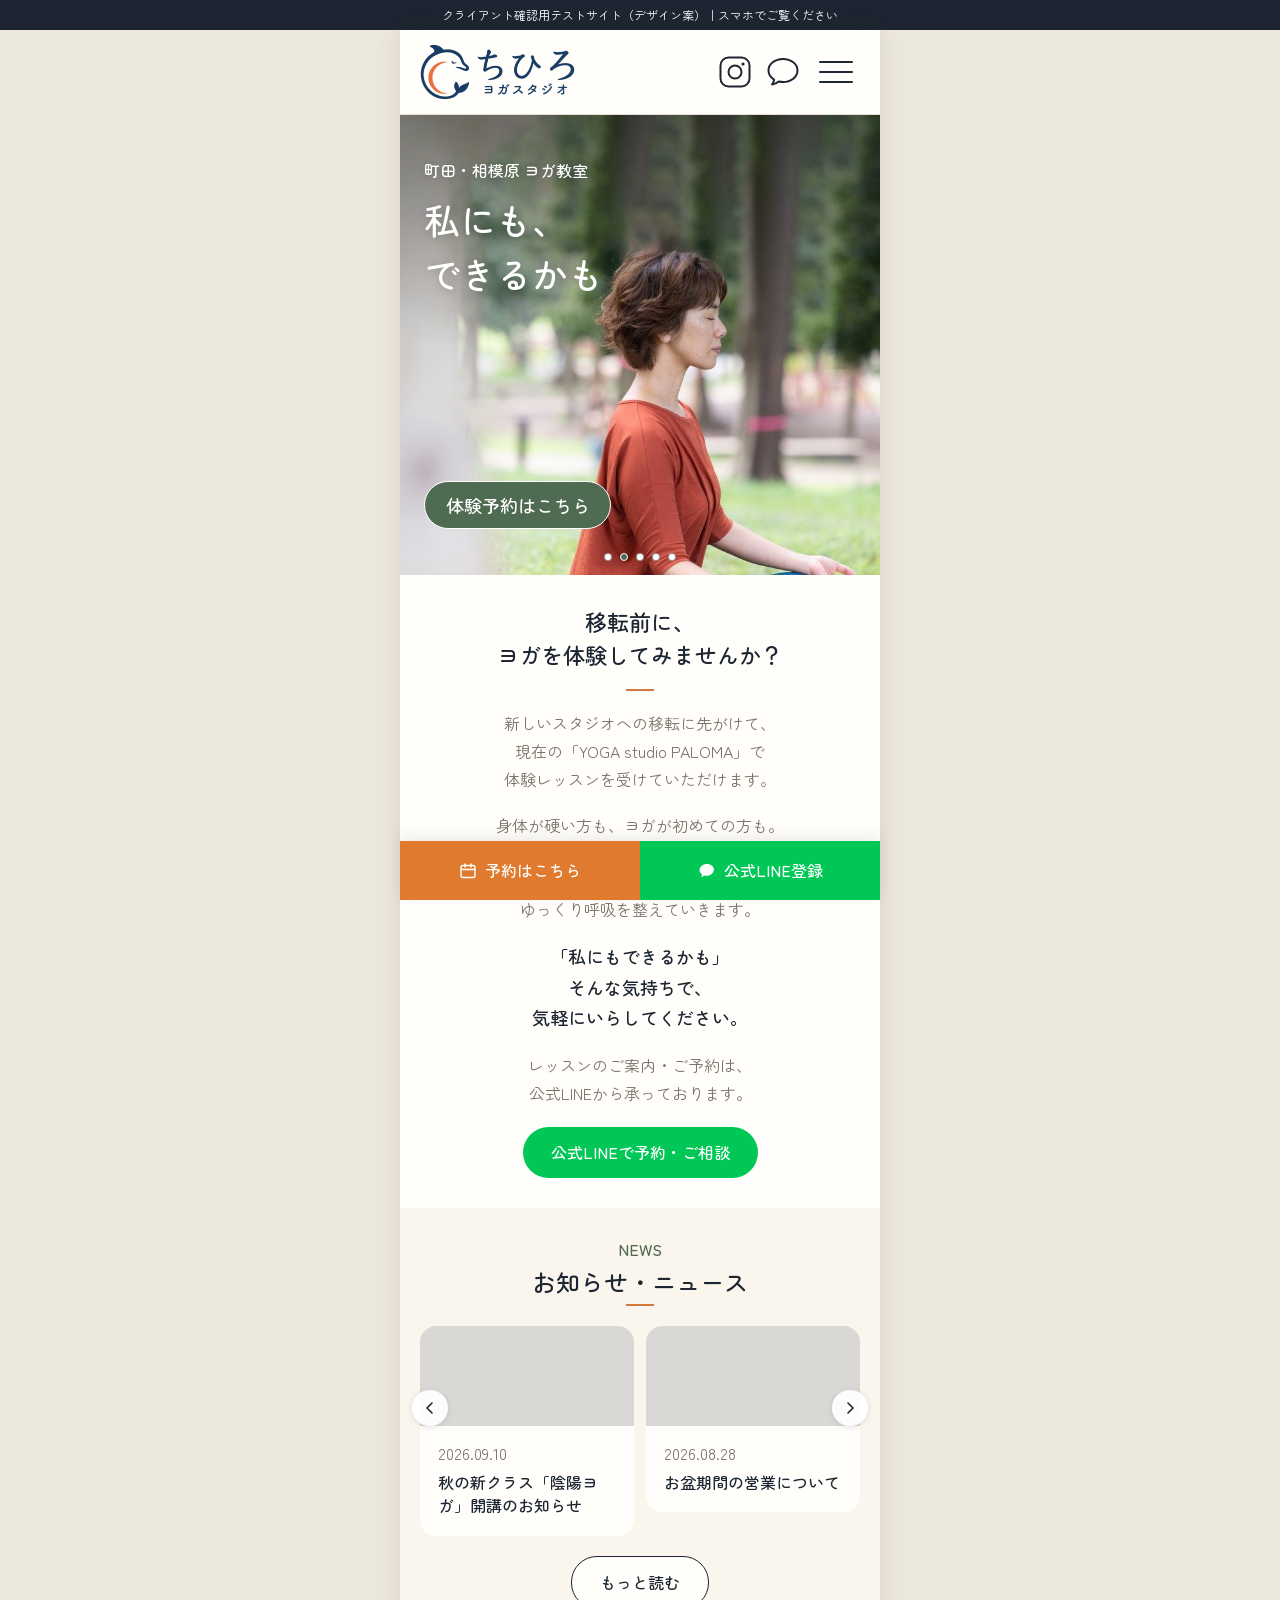
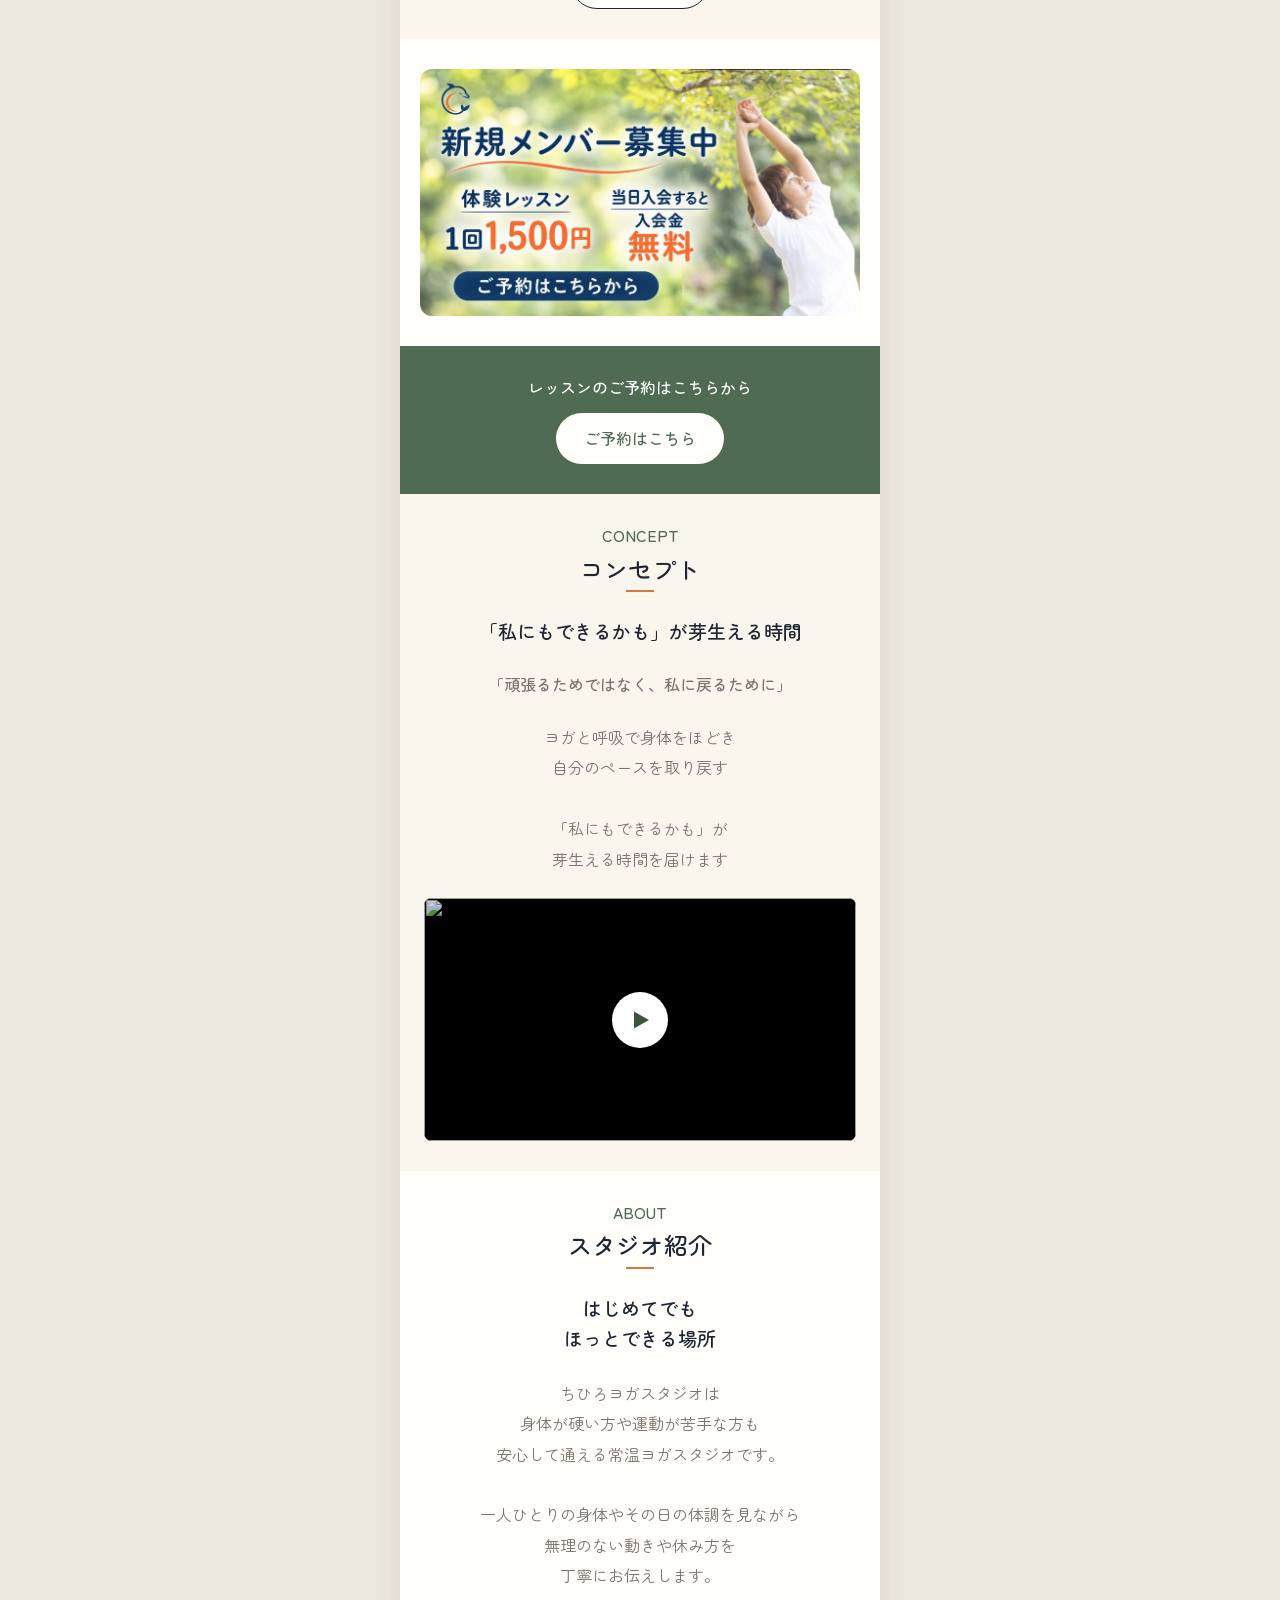
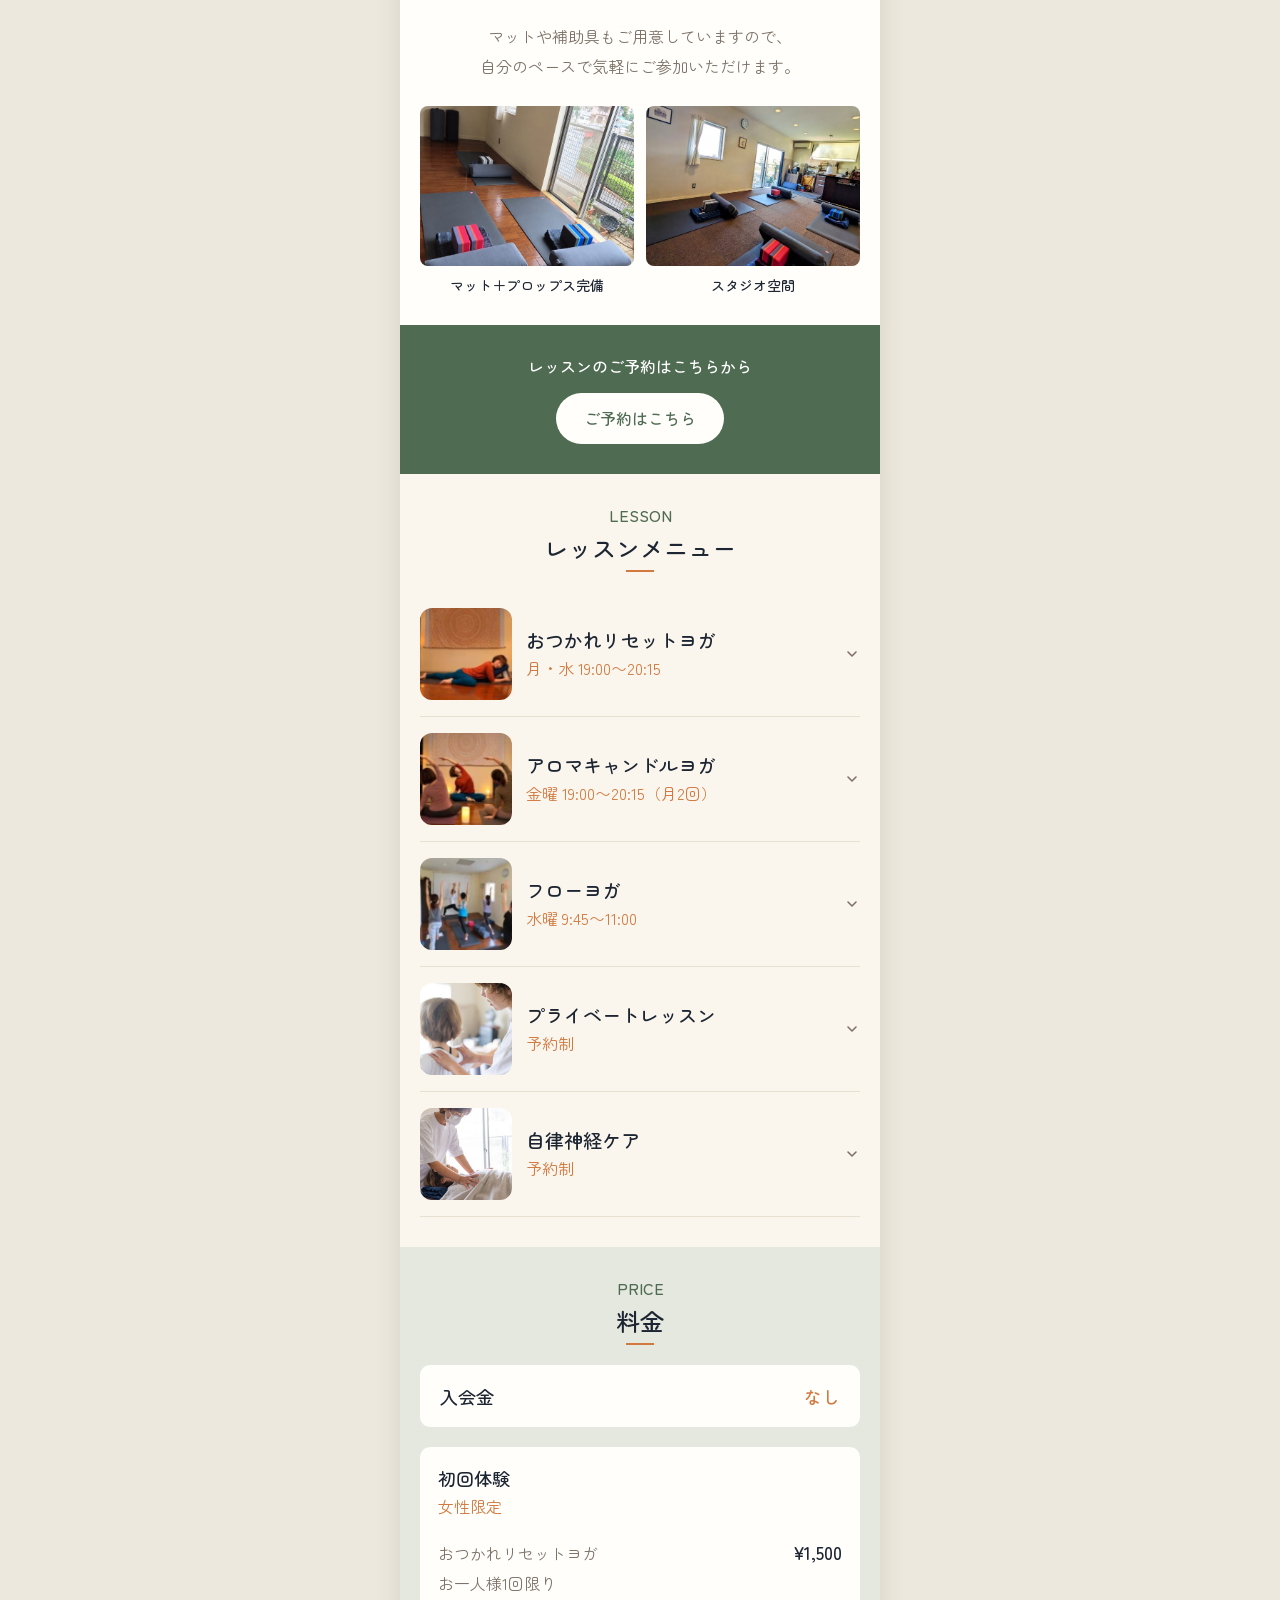
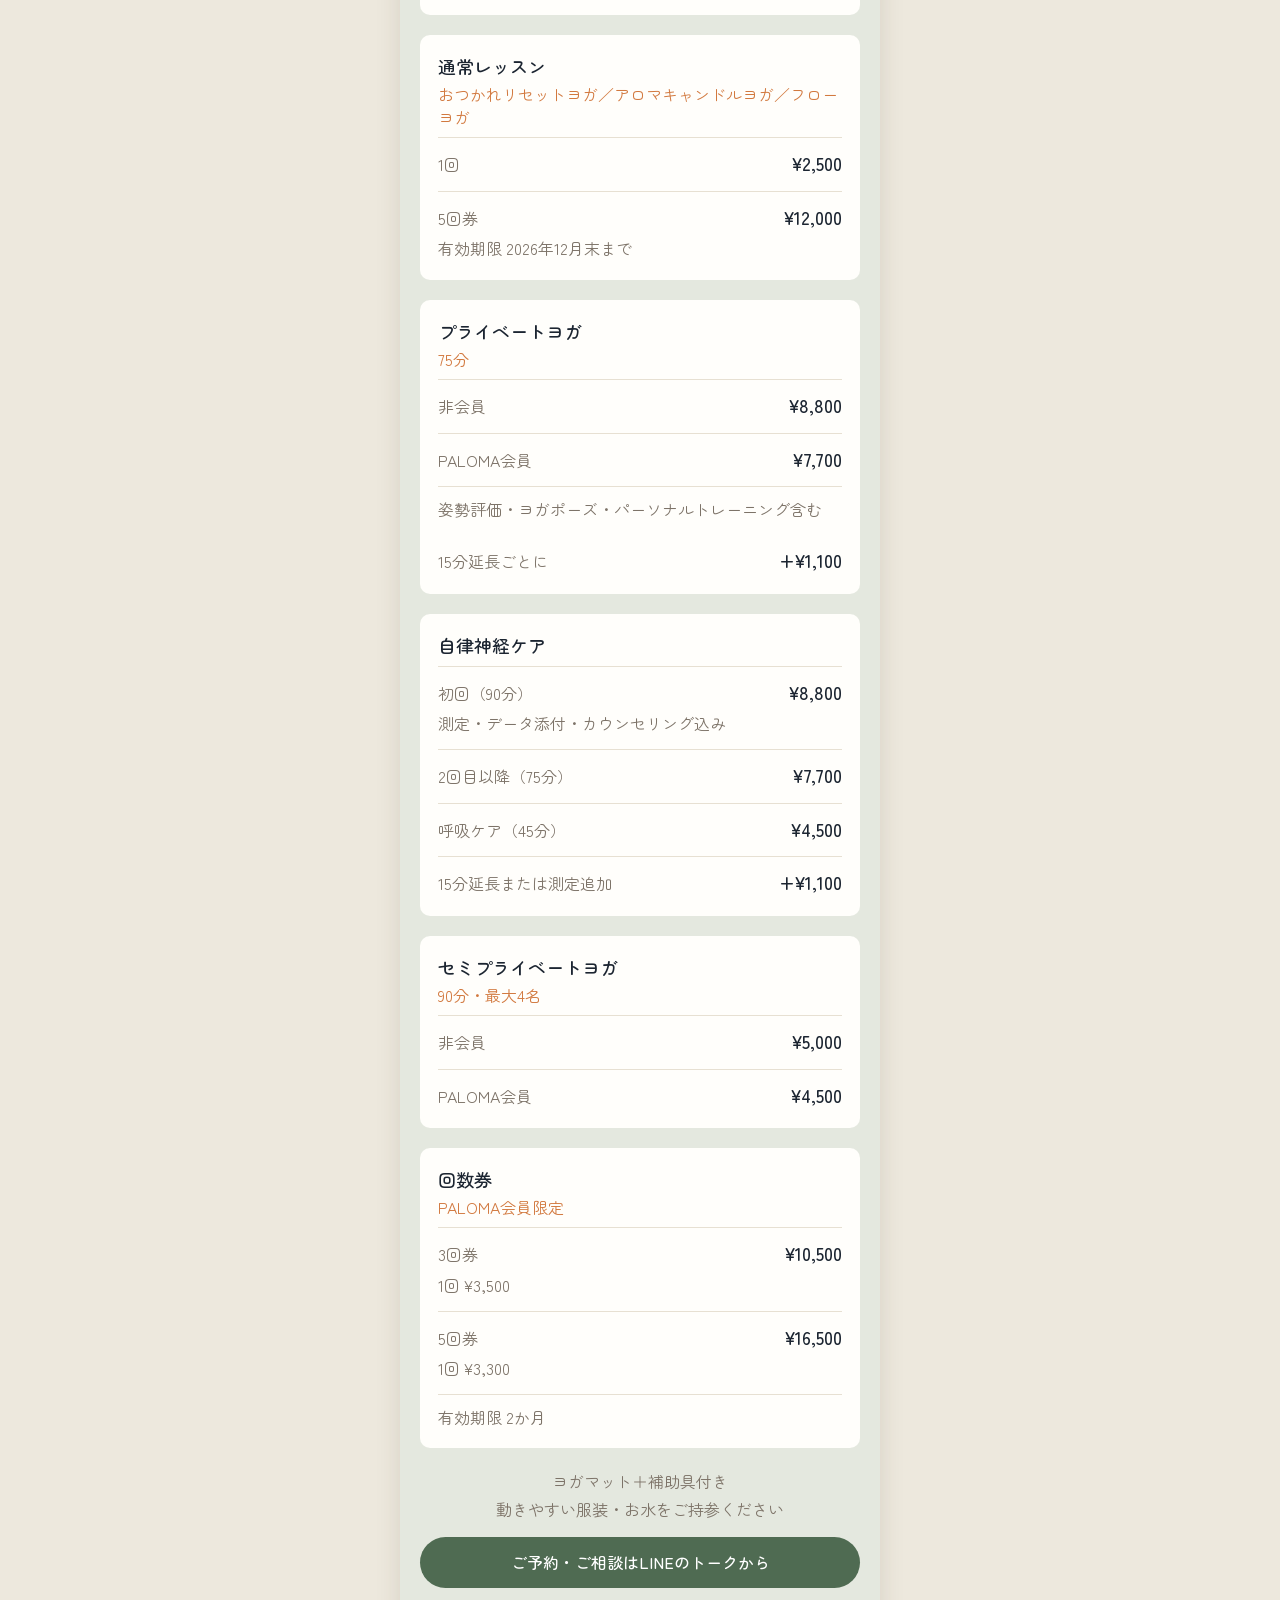
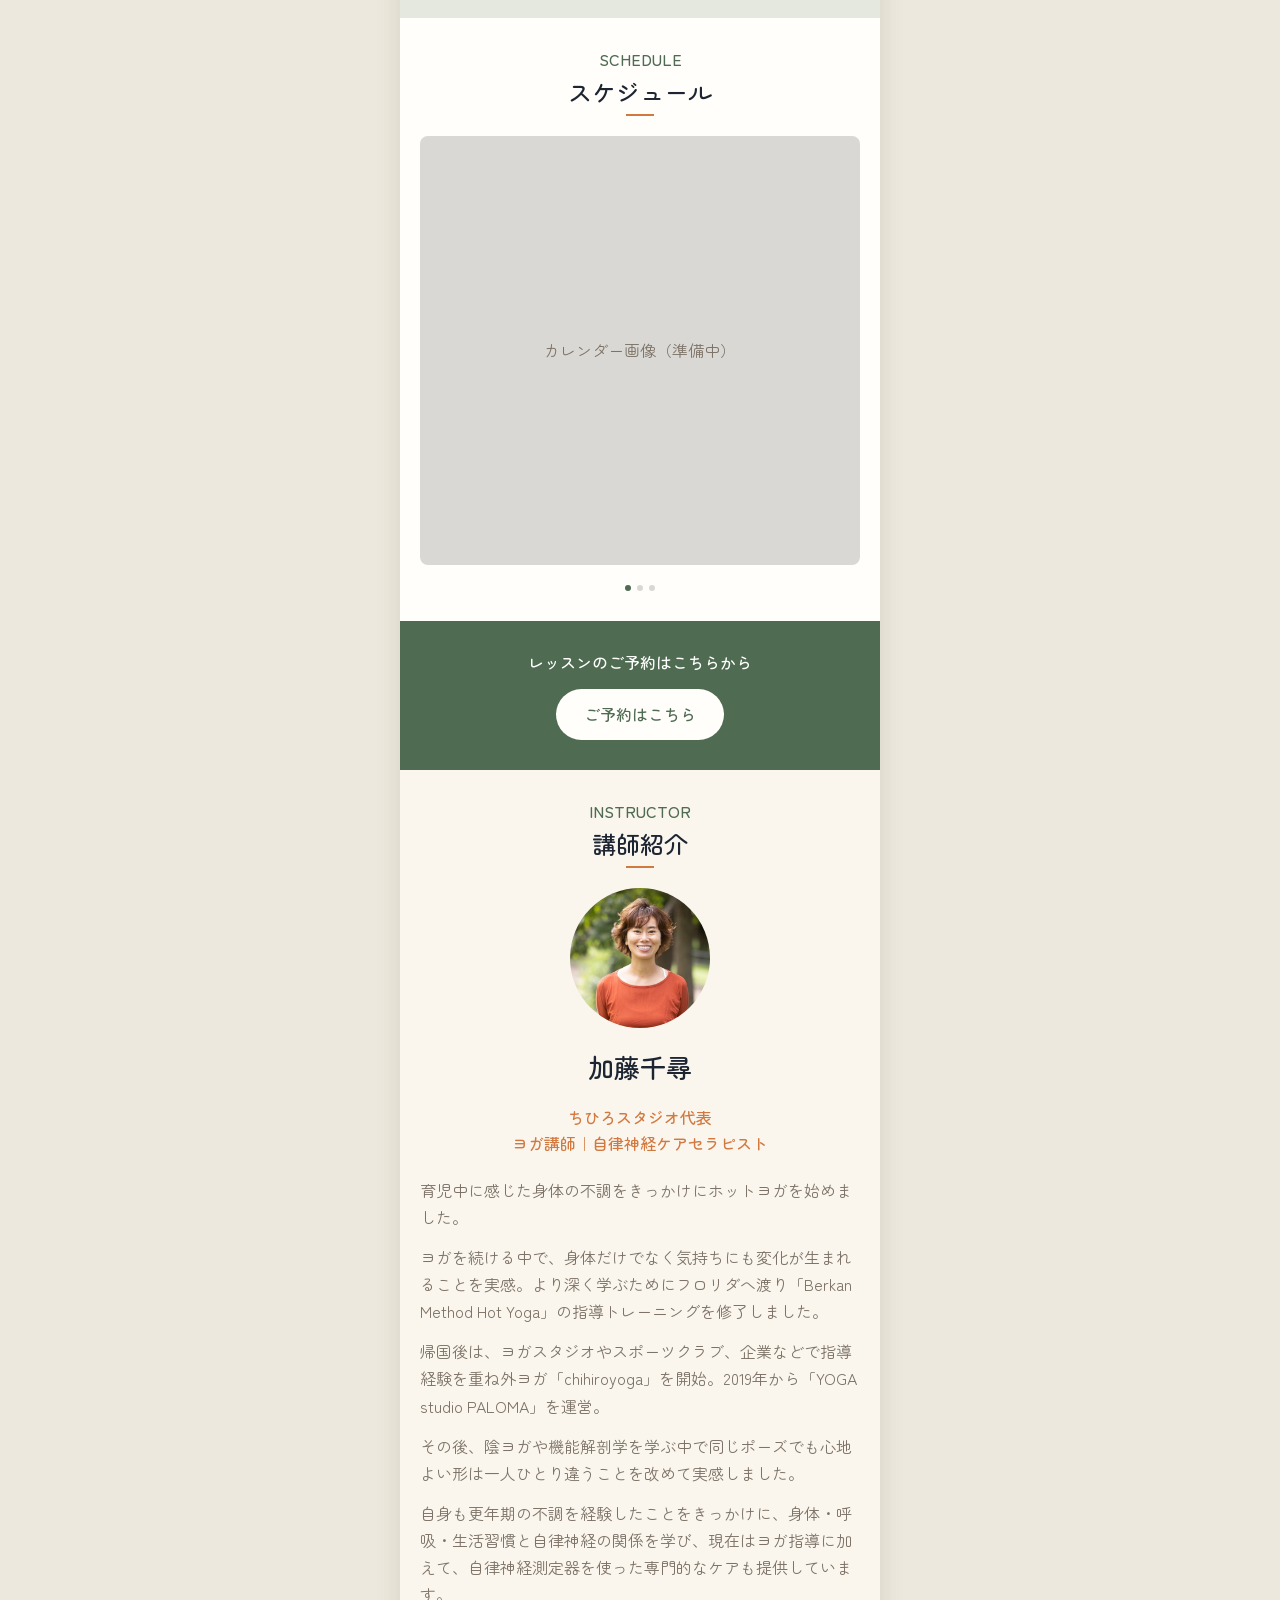
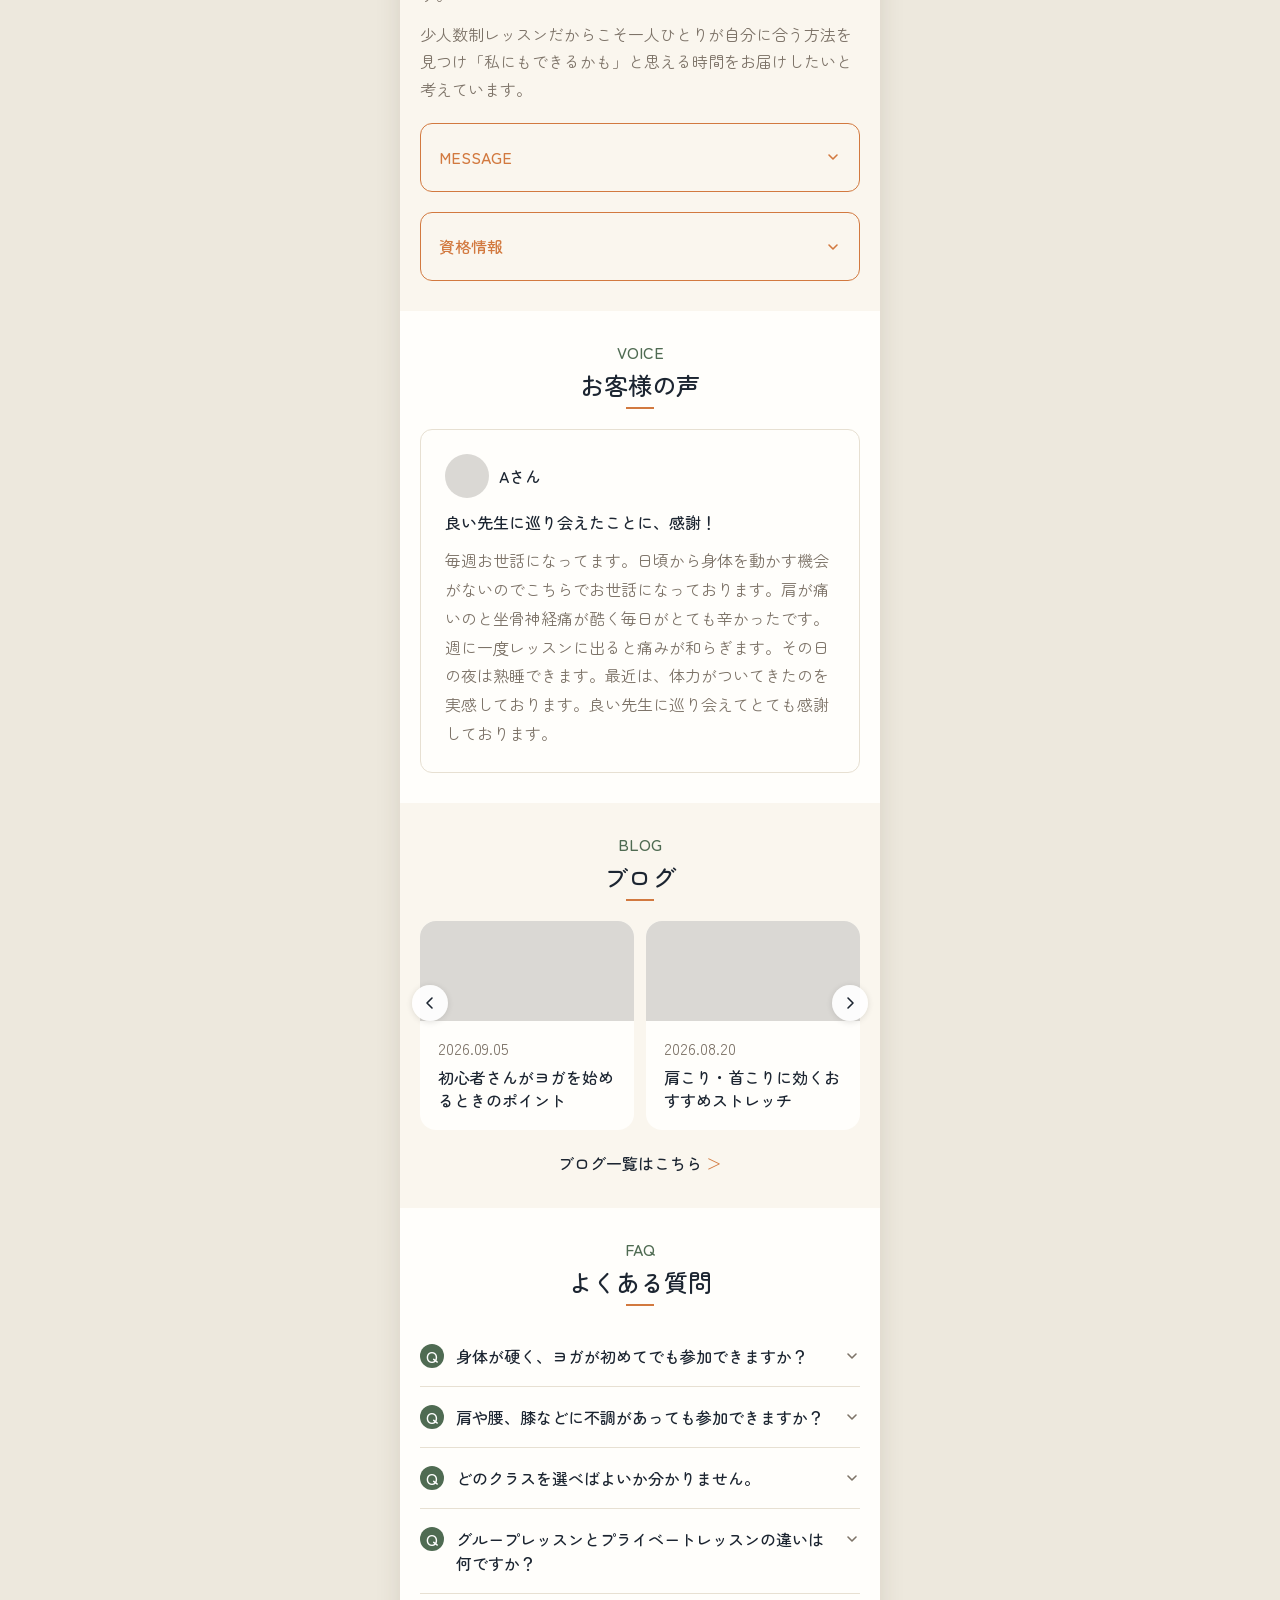
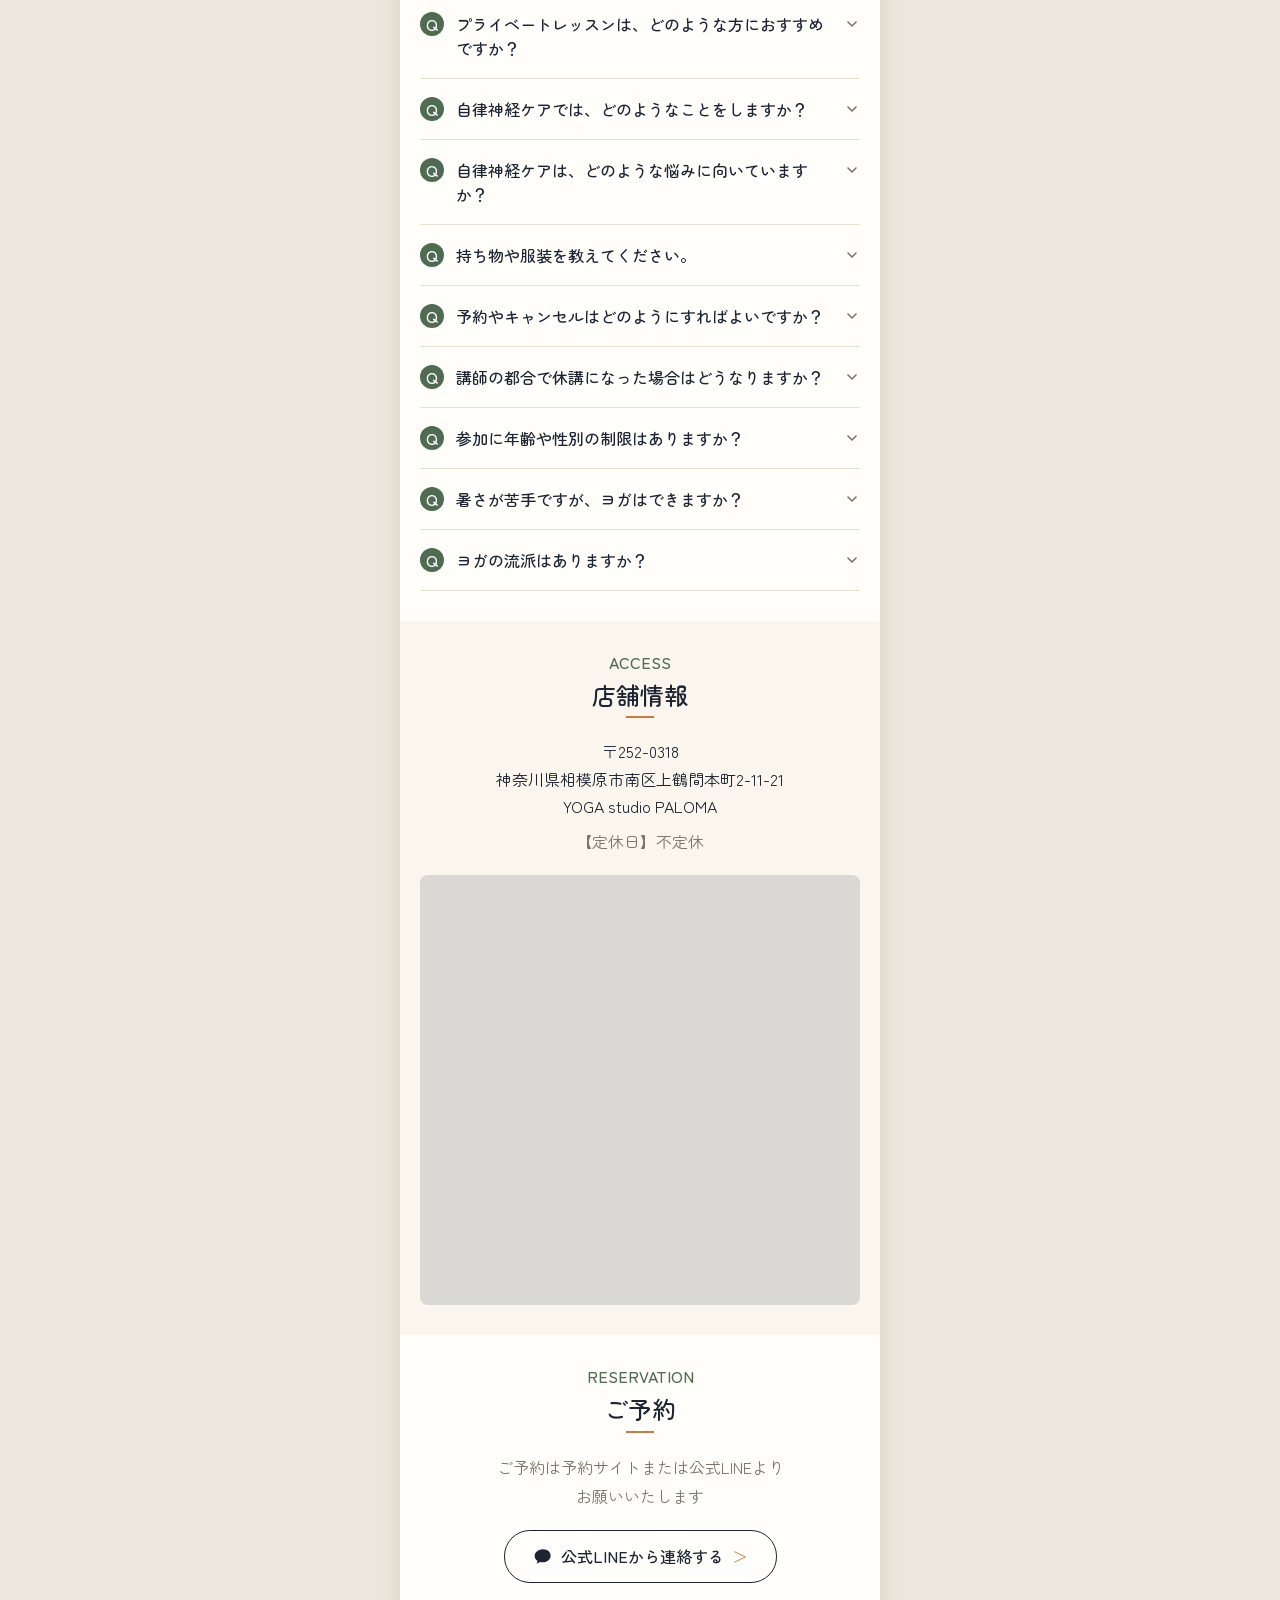
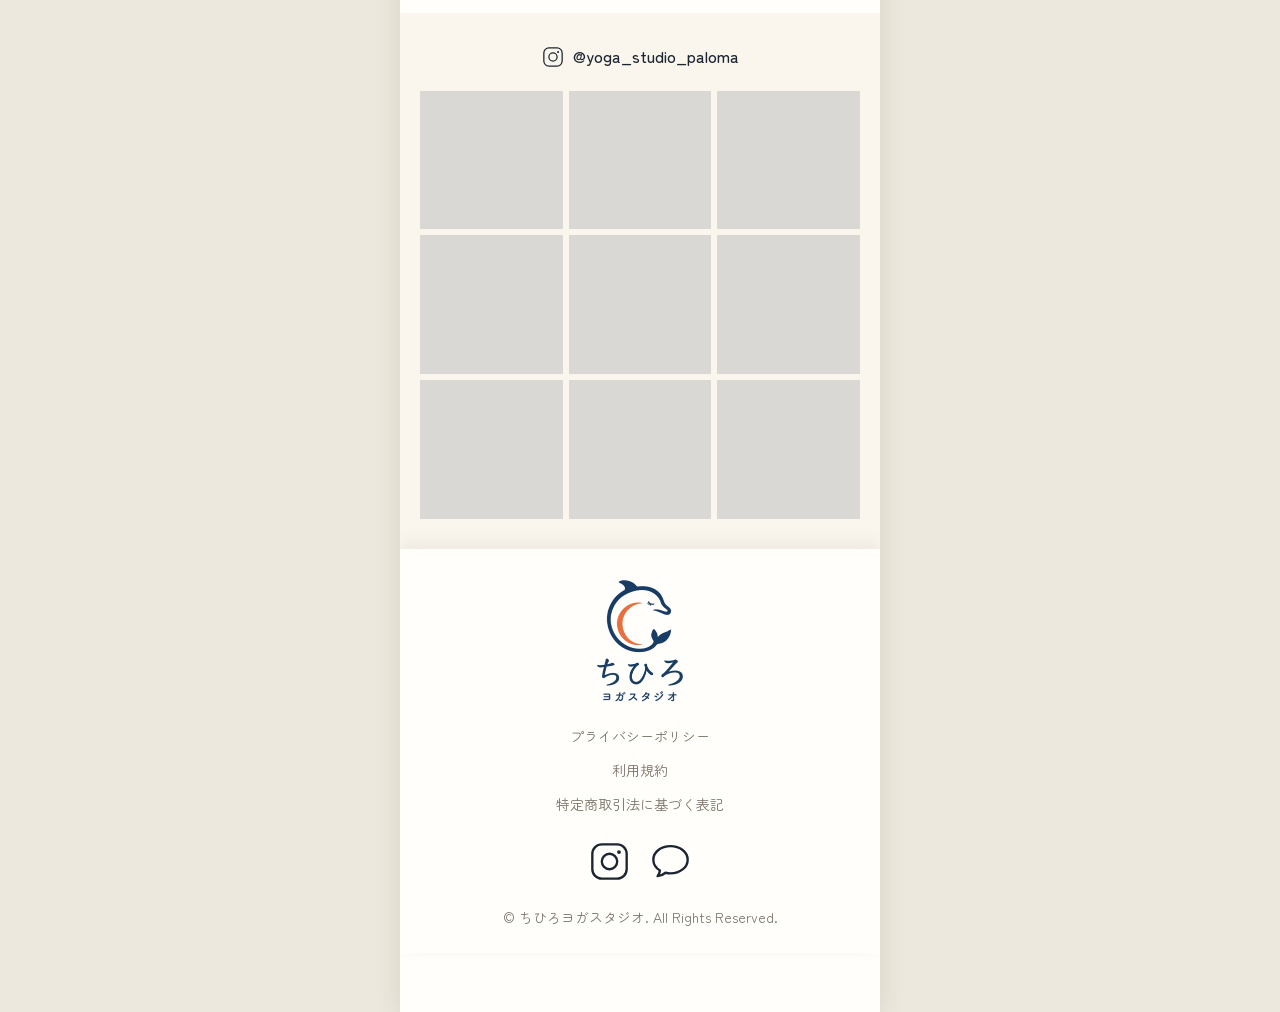
==== index.html @ fa131eaa "Add client preview site (TOP + legal pages) Co-Authored-By: Claude Sonnet 5.5 <noreply@anthropic.com" ====
<!doctype html>
<html lang="ja">
<head>
<meta charset="utf-8">
<meta name="viewport" content="width=device-width, initial-scale=1">
<title>ちひろヨガスタジオ｜町田・相模原のヨガ教室（テスト版）</title>
<meta name="description" content="「私にもできるかも」が芽生える時間を。町田・相模原のヨガ教室ちひろヨガスタジオ。">
<meta name="robots" content="noindex, nofollow">
<link rel="preconnect" href="https://fonts.googleapis.com">
<link rel="preconnect" href="https://fonts.gstatic.com" crossorigin>
<link href="https://fonts.googleapis.com/css2?family=Zen+Maru+Gothic:wght@400;500&display=swap" rel="stylesheet">
<link rel="stylesheet" href="css/style.css?v=20261015b">
</head>
<body>
<div class="notice">クライアント確認用テストサイト（デザイン案）｜スマホでご覧ください</div>
<div class="app">
<header class="hdr">
  <a class="hdr-logo" href="index.html#top" aria-label="ちひろヨガスタジオ"><img src="img/logo_h.png?v=20261015b" alt="ちひろ ヨガスタジオ" width="155" height="56"></a>
  <div class="hdr-icons">
    <a href="https://www.instagram.com/yoga_studio_paloma/" target="_blank" rel="noopener" aria-label="Instagram" class="ico38"><svg viewBox="0 0 38 38" aria-hidden="true"><rect x="4.5" y="4.5" width="29" height="29" rx="8" fill="none" stroke="currentColor" stroke-width="2"/><circle cx="19" cy="19" r="6.5" fill="none" stroke="currentColor" stroke-width="2"/><circle cx="27" cy="11" r="1.6" fill="currentColor"/></svg></a>
    <a href="https://lin.ee/5bhqEXA" target="_blank" rel="noopener" aria-label="公式LINE" class="ico38"><svg viewBox="0 0 38 38" aria-hidden="true"><path d="M19 6c-8 0-14.5 5-14.5 11.5 0 3.7 2.2 7 5.6 9.100-.2 1.600-.9 3.300-2 4.800 2.700-.3 5-1.400 6.700-2.900 1.300.3 2.800.5 4.200.5 8 0 14.500-5 14.500-11.500S27 6 19 6z" fill="none" stroke="currentColor" stroke-width="2" stroke-linejoin="round"/></svg></a>
    <button class="menu-btn" type="button" aria-label="メニューを開く" aria-expanded="false" aria-controls="drawer"><svg viewBox="0 0 48 48" aria-hidden="true"><path d="M8 14h32M8 24h32M8 34h32" stroke="currentColor" stroke-width="2" stroke-linecap="round"/></svg></button>
  </div>
</header>
<nav id="drawer" class="drawer" aria-label="メインメニュー" hidden>
  <button class="drawer-close" type="button" aria-label="メニューを閉じる"><svg viewBox="0 0 48 48" aria-hidden="true"><path d="M12 12l24 24M36 12L12 36" stroke="currentColor" stroke-width="2" stroke-linecap="round"/></svg></button>
  <ul><li><a href="index.html#top">ホーム</a></li><li><a href="index.html#news">お知らせ</a></li><li><a href="index.html#concept">コンセプト</a></li><li><a href="index.html#about">スタジオ紹介</a></li><li><a href="index.html#lesson">レッスンメニュー</a></li><li><a href="index.html#price">料金</a></li><li><a href="index.html#schedule">スケジュール</a></li><li><a href="index.html#instructor">講師紹介</a></li><li><a href="index.html#voice">お客様の声</a></li><li><a href="index.html#faq">よくある質問</a></li><li><a href="index.html#access">アクセス</a></li><li><a href="index.html#reservation">ご予約</a></li></ul>
  <ul class="drawer-legal">
    <li><a href="privacy.html">プライバシーポリシー</a></li>
    <li><a href="terms.html">利用規約</a></li>
    <li><a href="tokushoho.html">特定商取引法に基づく表記</a></li>
  </ul>
</nav>
<main>
<section class="hero" id="top" aria-roledescription="carousel"><div class="hero-track"><div class="hero-slide hero-shade is-active" data-i="0"><img src="img/hero1.jpg?v=20261015b" alt="" width="375" height="460"><div class="hero-copy"><p class="hero-kicker">町田・相模原 ヨガ教室</p><p class="hero-h">私にも、<br>できるかも</p></div><a class="hero-btn" href="https://airrsv.net/chihiroyoga/calendar" target="_blank" rel="noopener">体験予約はこちら</a></div><div class="hero-slide hero-shade" data-i="1"><img src="img/hero2.jpg?v=20261015b" alt="" width="375" height="460" loading="lazy"><div class="hero-copy"><p class="hero-kicker">町田・相模原 ヨガ教室</p><p class="hero-h">私にも、<br>できるかも</p></div><a class="hero-btn" href="https://airrsv.net/chihiroyoga/calendar" target="_blank" rel="noopener">体験予約はこちら</a></div><div class="hero-slide hero-shade" data-i="2"><img src="img/hero3.jpg?v=20261015b" alt="" width="375" height="460" loading="lazy"><div class="hero-copy"><p class="hero-kicker">町田・相模原 ヨガ教室</p><p class="hero-h">私にも、<br>できるかも</p></div><a class="hero-btn" href="https://airrsv.net/chihiroyoga/calendar" target="_blank" rel="noopener">体験予約はこちら</a></div><div class="hero-slide" data-i="3"><img src="img/hero4.jpg?v=20261015b" alt="" width="375" height="460" loading="lazy"><div class="hero-copy"><p class="hero-kicker">町田・相模原 ヨガ教室</p><p class="hero-h">私にも、<br>できるかも</p></div><a class="hero-btn" href="https://airrsv.net/chihiroyoga/calendar" target="_blank" rel="noopener">体験予約はこちら</a></div><div class="hero-slide" data-i="4"><img src="img/hero5.jpg?v=20261015b" alt="移転前にYOGA studio PALOMAで体験レッスンを受けられます。身体が硬い方も、初めての方も。" width="375" height="460" loading="lazy"><a class="hero-btn hero-btn-c" href="https://airrsv.net/chihiroyoga/calendar" target="_blank" rel="noopener">体験予約はこちら</a></div></div><div class="dots"><button type="button" class="dot is-active" aria-label="スライド1" data-go="0"></button><button type="button" class="dot" aria-label="スライド2" data-go="1"></button><button type="button" class="dot" aria-label="スライド3" data-go="2"></button><button type="button" class="dot" aria-label="スライド4" data-go="3"></button><button type="button" class="dot" aria-label="スライド5" data-go="4"></button></div></section>
<section class="sec sec-white msg"><h2>移転前に、<br>ヨガを体験してみませんか？</h2><i class="sh-bar"></i>
<p>新しいスタジオへの移転に先がけて、<br>現在の「YOGA studio PALOMA」で<br>体験レッスンを受けていただけます。</p>
<p>身体が硬い方も、ヨガが初めての方も。<br>一人ひとりのペースを大切に、<br>無理なく身体を動かし、<br>ゆっくり呼吸を整えていきます。</p>
<p class="msg-strong">「私にもできるかも」<br>そんな気持ちで、<br>気軽にいらしてください。</p>
<p>レッスンのご案内・ご予約は、<br>公式LINEから承っております。</p>
<a class="btn btn-line" href="https://lin.ee/5bhqEXA" target="_blank" rel="noopener">公式LINEで予約・ご相談</a></section>

<section class="sec sec-ivory" id="news"><div class="sh"><span class="sh-en">NEWS</span><h2 class="sh-ja">お知らせ・ニュース</h2><i class="sh-bar"></i></div><div class="carousel"><div class="car-row"><article class="card"><div class="card-thumb"></div><div class="card-text"><time>2026.09.10</time><h3>秋の新クラス「陰陽ヨガ」開講のお知らせ</h3></div></article><article class="card"><div class="card-thumb"></div><div class="card-text"><time>2026.08.28</time><h3>お盆期間の営業について</h3></div></article></div><button class="car-btn car-prev" type="button" aria-label="前へ"><svg viewBox="0 0 16 16" aria-hidden="true"><path d="M10 3L5 8l5 5" fill="none" stroke="currentColor" stroke-width="1.6" stroke-linecap="round" stroke-linejoin="round"/></svg></button><button class="car-btn car-next" type="button" aria-label="次へ"><svg viewBox="0 0 16 16" aria-hidden="true"><path d="M6 3l5 5-5 5" fill="none" stroke="currentColor" stroke-width="1.6" stroke-linecap="round" stroke-linejoin="round"/></svg></button></div><a class="btn btn-outline" href="#news">もっと読む</a></section>

<section class="sec sec-white sec-banner"><a href="https://airrsv.net/chihiroyoga/calendar" target="_blank" rel="noopener"><img class="banner" src="img/campaign.jpg?v=20261015b" alt="新規メンバー募集中 体験レッスン1回1,500円 当日入会すると入会金無料" width="335" height="188" loading="lazy"></a></section>

<section class="cta"><p>レッスンのご予約はこちらから</p><a class="btn btn-white" href="https://airrsv.net/chihiroyoga/calendar" target="_blank" rel="noopener">ご予約はこちら</a></section>

<section class="sec sec-ivory concept" id="concept"><div class="sh"><span class="sh-en">CONCEPT</span><h2 class="sh-ja">コンセプト</h2><i class="sh-bar"></i></div>
<h3 class="lead">「私にもできるかも」が芽生える時間</h3>
<p class="quote">「頑張るためではなく、私に戻るために」</p>
<p class="body-c">ヨガと呼吸で身体をほどき<br>自分のペースを取り戻す<br><br>「私にもできるかも」が<br>芽生える時間を届けます</p>
<button class="video" type="button" data-yt="q2wwzRbcwj4" aria-label="コンセプト動画を再生する"><img src="https://img.youtube.com/vi/q2wwzRbcwj4/maxresdefault.jpg" alt="" width="327" height="184" loading="lazy"><span class="play"><svg viewBox="0 0 18 20" aria-hidden="true"><path d="M1 1.500v17l15-8.500z" fill="#3e5443"/></svg></span></button></section>

<section class="sec sec-white" id="about"><div class="sh"><span class="sh-en">ABOUT</span><h2 class="sh-ja">スタジオ紹介</h2><i class="sh-bar"></i></div>
<h3 class="lead">はじめてでも<br>ほっとできる場所</h3>
<p class="body-c">ちひろヨガスタジオは<br>身体が硬い方や運動が苦手な方も<br>安心して通える常温ヨガスタジオです。<br><br>一人ひとりの身体やその日の体調を見ながら<br>無理のない動きや休み方を<br>丁寧にお伝えします。<br><br>マットや補助具もご用意していますので、<br>自分のペースで気軽にご参加いただけます。</p>
<div class="features"><figure><img src="img/feature_mat.jpg?v=20261015b" alt="" width="162" height="160" loading="lazy"><figcaption>マット＋プロップス完備</figcaption></figure><figure><img src="img/feature_studio.jpg?v=20261015b" alt="" width="162" height="160" loading="lazy"><figcaption>スタジオ空間</figcaption></figure></div></section>

<section class="cta"><p>レッスンのご予約はこちらから</p><a class="btn btn-white" href="https://airrsv.net/chihiroyoga/calendar" target="_blank" rel="noopener">ご予約はこちら</a></section>

<section class="sec sec-ivory" id="lesson"><div class="sh"><span class="sh-en">LESSON</span><h2 class="sh-ja">レッスンメニュー</h2><i class="sh-bar"></i></div><div class="lesson-list"><div class="acc lesson"><button class="acc-head" type="button" aria-expanded="false"><img src="img/lesson_reset.jpg?v=20261015b" alt="" width="92" height="92" loading="lazy"><span class="l-col"><span class="l-name">おつかれリセットヨガ</span><span class="l-meta">月・水 19:00〜20:15</span></span><span class="chev"><svg viewBox="0 0 16 16" aria-hidden="true"><path d="M4 6l4 4 4-4" fill="none" stroke="currentColor" stroke-width="1.6" stroke-linecap="round" stroke-linejoin="round"/></svg></span></button><div class="acc-body"><div class="acc-in"><p>一日の疲れがたまりやすい肩・首・腰まわりを、やさしい動きと呼吸でゆるめます。身体が硬い方やヨガが初めての方も安心して参加できる、夜のリセットヨガです。</p><p>※初回体験は女性限定・お一人様1回限りです。</p></div></div></div><div class="acc lesson"><button class="acc-head" type="button" aria-expanded="false"><img src="img/lesson_aroma.jpg?v=20261015b" alt="" width="92" height="92" loading="lazy"><span class="l-col"><span class="l-name">アロマキャンドルヨガ</span><span class="l-meta">金曜 19:00〜20:15（月2回）</span></span><span class="chev"><svg viewBox="0 0 16 16" aria-hidden="true"><path d="M4 6l4 4 4-4" fill="none" stroke="currentColor" stroke-width="1.6" stroke-linecap="round" stroke-linejoin="round"/></svg></span></button><div class="acc-body"><div class="acc-in"><p>アロマの香りとキャンドルの灯りに包まれながら、ゆったりと身体をほぐします。深い呼吸とやさしい動きで、一日の緊張をほどき、心と身体をリラックスへ導きます。</p></div></div></div><div class="acc lesson"><button class="acc-head" type="button" aria-expanded="false"><img src="img/lesson_flow.jpg?v=20261015b" alt="" width="92" height="92" loading="lazy"><span class="l-col"><span class="l-name">フローヨガ</span><span class="l-meta">水曜 9:45〜11:00</span></span><span class="chev"><svg viewBox="0 0 16 16" aria-hidden="true"><path d="M4 6l4 4 4-4" fill="none" stroke="currentColor" stroke-width="1.6" stroke-linecap="round" stroke-linejoin="round"/></svg></span></button><div class="acc-body"><div class="acc-in"><p>呼吸に合わせて流れるようにポーズをつなぎ、全身を心地よく動かします。身体をしっかり動かしたい方、運動不足を解消してリフレッシュしたい方におすすめです。</p><p>※フローヨガは2回目からご参加いただけます。</p></div></div></div><div class="acc lesson"><button class="acc-head" type="button" aria-expanded="false"><img src="img/lesson_private.jpg?v=20261015b" alt="" width="92" height="92" loading="lazy"><span class="l-col"><span class="l-name">プライベートレッスン</span><span class="l-meta">予約制</span></span><span class="chev"><svg viewBox="0 0 16 16" aria-hidden="true"><path d="M4 6l4 4 4-4" fill="none" stroke="currentColor" stroke-width="1.6" stroke-linecap="round" stroke-linejoin="round"/></svg></span></button><div class="acc-body"><div class="acc-in"><p>お一人おひとりの身体やお悩みに合わせて行う、オーダーメイドのヨガレッスンです。周りを気にせず、自分のペースでじっくり身体と向き合います。</p></div></div></div><div class="acc lesson"><button class="acc-head" type="button" aria-expanded="false"><img src="img/lesson_autonomic.jpg?v=20261015b" alt="" width="92" height="92" loading="lazy"><span class="l-col"><span class="l-name">自律神経ケア</span><span class="l-meta">予約制</span></span><span class="chev"><svg viewBox="0 0 16 16" aria-hidden="true"><path d="M4 6l4 4 4-4" fill="none" stroke="currentColor" stroke-width="1.6" stroke-linecap="round" stroke-linejoin="round"/></svg></span></button><div class="acc-body"><div class="acc-in"><p>「眠っても疲れがとれない」「頭痛や肩こりを繰り返す」「更年期の不調や気分の波がつらい」「病院では異常がないけれどなんとなく調子が悪い」。そんな不調を我慢していませんか？</p><p>専用の測定器で今の状態を確認し、その日の状態に合わせて呼吸・やさしい運動・筋膜ケアを行います。</p><p>初回は、自律神経測定の結果をまとめたデータをお渡し。ご自宅で続けられるセルフケアもアドバイスします。</p></div></div></div></div></section>

<section class="sec sec-green" id="price"><div class="sh"><span class="sh-en">PRICE</span><h2 class="sh-ja">料金</h2><i class="sh-bar"></i></div>
<div class="join"><span>入会金</span><b>なし</b></div>
<div class="pcard"><div class="pc-title"><h3>初回体験</h3><p class="pc-sub">女性限定</p></div><div class="pr-row first"><div class="pr-line"><span>おつかれリセットヨガ</span><b>¥1,500</b></div><p class="pr-note">お一人様1回限り</p></div></div><div class="pcard"><div class="pc-title"><h3>通常レッスン</h3><p class="pc-sub">おつかれリセットヨガ／アロマキャンドルヨガ／フローヨガ</p></div><div class="pr-row"><div class="pr-line"><span>1回</span><b>¥2,500</b></div></div><div class="pr-row"><div class="pr-line"><span>5回券</span><b>¥12,000</b></div><p class="pr-note">有効期限 2026年12月末まで</p></div></div><div class="pcard"><div class="pc-title"><h3>プライベートヨガ</h3><p class="pc-sub">75分</p></div><div class="pr-row"><div class="pr-line"><span>非会員</span><b>¥8,800</b></div></div><div class="pr-row"><div class="pr-line"><span>PALOMA会員</span><b>¥7,700</b></div></div><div class="pr-row"><p class="pr-note">姿勢評価・ヨガポーズ・パーソナルトレーニング含む</p></div><div class="pr-row first"><div class="pr-line"><span>15分延長ごとに</span><b>+¥1,100</b></div></div></div><div class="pcard"><div class="pc-title"><h3>自律神経ケア</h3></div><div class="pr-row"><div class="pr-line"><span>初回（90分）</span><b>¥8,800</b></div><p class="pr-note">測定・データ添付・カウンセリング込み</p></div><div class="pr-row"><div class="pr-line"><span>2回目以降（75分）</span><b>¥7,700</b></div></div><div class="pr-row"><div class="pr-line"><span>呼吸ケア（45分）</span><b>¥4,500</b></div></div><div class="pr-row"><div class="pr-line"><span>15分延長または測定追加</span><b>+¥1,100</b></div></div></div><div class="pcard"><div class="pc-title"><h3>セミプライベートヨガ</h3><p class="pc-sub">90分・最大4名</p></div><div class="pr-row"><div class="pr-line"><span>非会員</span><b>¥5,000</b></div></div><div class="pr-row"><div class="pr-line"><span>PALOMA会員</span><b>¥4,500</b></div></div></div><div class="pcard"><div class="pc-title"><h3>回数券</h3><p class="pc-sub">PALOMA会員限定</p></div><div class="pr-row"><div class="pr-line"><span>3回券</span><b>¥10,500</b></div><p class="pr-note">1回 ¥3,500</p></div><div class="pr-row"><div class="pr-line"><span>5回券</span><b>¥16,500</b></div><p class="pr-note">1回 ¥3,300</p></div><div class="pr-row"><p class="pr-note">有効期限 2か月</p></div></div>
<div class="pfoot"><p>ヨガマット＋補助具付き<br>動きやすい服装・お水をご持参ください</p><a class="btn btn-green btn-wide" href="https://lin.ee/5bhqEXA" target="_blank" rel="noopener">ご予約・ご相談はLINEのトークから</a></div></section>

<section class="sec sec-white" id="schedule"><div class="sh"><span class="sh-en">SCHEDULE</span><h2 class="sh-ja">スケジュール</h2><i class="sh-bar"></i></div><div class="sched"><span>カレンダー画像（準備中）</span></div><div class="mini-dots"><i class="on"></i><i></i><i></i></div></section>

<section class="cta"><p>レッスンのご予約はこちらから</p><a class="btn btn-white" href="https://airrsv.net/chihiroyoga/calendar" target="_blank" rel="noopener">ご予約はこちら</a></section>

<section class="sec sec-ivory" id="instructor"><div class="sh"><span class="sh-en">INSTRUCTOR</span><h2 class="sh-ja">講師紹介</h2><i class="sh-bar"></i></div>
<img class="avatar" src="img/instructor.jpg?v=20261015b" alt="講師 加藤千尋" width="140" height="140" loading="lazy">
<p class="i-name">加藤千尋</p>
<p class="i-role">ちひろスタジオ代表<br>ヨガ講師｜自律神経ケアセラピスト</p>
<div class="bio"><p>育児中に感じた身体の不調をきっかけにホットヨガを始めました。</p><p>ヨガを続ける中で、身体だけでなく気持ちにも変化が生まれることを実感。より深く学ぶためにフロリダへ渡り「Berkan Method Hot Yoga」の指導トレーニングを修了しました。</p><p>帰国後は、ヨガスタジオやスポーツクラブ、企業などで指導経験を重ね外ヨガ「chihiroyoga」を開始。2019年から「YOGA studio PALOMA」を運営。</p><p>その後、陰ヨガや機能解剖学を学ぶ中で同じポーズでも心地よい形は一人ひとり違うことを改めて実感しました。</p><p>自身も更年期の不調を経験したことをきっかけに、身体・呼吸・生活習慣と自律神経の関係を学び、現在はヨガ指導に加えて、自律神経測定器を使った専門的なケアも提供しています。</p><p>少人数制レッスンだからこそ一人ひとりが自分に合う方法を見つけ「私にもできるかも」と思える時間をお届けしたいと考えています。</p></div>
<div class="acc card-acc"><button class="acc-head" type="button" aria-expanded="false"><span class="ca-label">MESSAGE</span><span class="chev"><svg viewBox="0 0 16 16" aria-hidden="true"><path d="M4 6l4 4 4-4" fill="none" stroke="currentColor" stroke-width="1.6" stroke-linecap="round" stroke-linejoin="round"/></svg></span></button><div class="acc-body"><div class="acc-in"><p>私自身、子育てで心身ともに疲れていたときにヨガに出会いました。身体がほぐれると心までふっと軽くなる。その実感が、今も伝え続けている理由です。ヨガは、できることを増やすためだけのものではありません。</p><p>今日の自分はどんなふうに感じているのか？何が心地良い？どこまでなら無理なくいられるのか？</p><p>静かに自分へ問いかけながらその日の自分に合った選択を重ねていく。</p><p>その小さな積み重ねが、「私にもできるかもしれない」という、かすかな光のような自信につながっていきます。</p><p>頑張ることが当たり前になり自分を後回しにしてしまう人へ心と身体にそっと目を向ける時間を届けたいです。</p><p>身体が硬くても大丈夫。</p><p>できないことより「できるかも」を一緒に見つけましょう。</p></div></div></div><div class="acc card-acc small"><button class="acc-head" type="button" aria-expanded="false"><span class="ca-label">資格情報</span><span class="chev"><svg viewBox="0 0 16 16" aria-hidden="true"><path d="M4 6l4 4 4-4" fill="none" stroke="currentColor" stroke-width="1.6" stroke-linecap="round" stroke-linejoin="round"/></svg></span></button><div class="acc-body"><div class="acc-in"><p>・Barkan Method Hot Yoga TT Level 1・2・3 修了</p><p>・ブリスベイビー マタニティ・産後ヨガ 修了</p><p>・David Kim 陰ヨガ Level 1・2 修了</p><p>・Kelly Haas ヨガセラピー TT 修了</p><p>・Philosophy of Five Elements Yoga® 修了</p><p>・整形外科ヨガ 認定者</p><p>・AFAA Personal Fitness Trainer</p><p>・JMF 自律神経ケアセラピスト</p></div></div></div></section>

<section class="sec sec-white" id="voice"><div class="sh"><span class="sh-en">VOICE</span><h2 class="sh-ja">お客様の声</h2><i class="sh-bar"></i></div>
<article class="voice"><div class="v-top"><span class="v-av"></span><b>Aさん</b></div><h3>良い先生に巡り会えたことに、感謝！</h3><p>毎週お世話になってます。日頃から身体を動かす機会がないのでこちらでお世話になっております。肩が痛いのと坐骨神経痛が酷く毎日がとても辛かったです。週に一度レッスンに出ると痛みが和らぎます。その日の夜は熟睡できます。最近は、体力がついてきたのを実感しております。良い先生に巡り会えてとても感謝しております。</p></article></section>

<section class="sec sec-ivory" id="blog"><div class="sh"><span class="sh-en">BLOG</span><h2 class="sh-ja">ブログ</h2><i class="sh-bar"></i></div><div class="carousel"><div class="car-row"><article class="card"><div class="card-thumb"></div><div class="card-text"><time>2026.09.05</time><h3>初心者さんがヨガを始めるときのポイント</h3></div></article><article class="card"><div class="card-thumb"></div><div class="card-text"><time>2026.08.20</time><h3>肩こり・首こりに効くおすすめストレッチ</h3></div></article></div><button class="car-btn car-prev" type="button" aria-label="前へ"><svg viewBox="0 0 16 16" aria-hidden="true"><path d="M10 3L5 8l5 5" fill="none" stroke="currentColor" stroke-width="1.6" stroke-linecap="round" stroke-linejoin="round"/></svg></button><button class="car-btn car-next" type="button" aria-label="次へ"><svg viewBox="0 0 16 16" aria-hidden="true"><path d="M6 3l5 5-5 5" fill="none" stroke="currentColor" stroke-width="1.6" stroke-linecap="round" stroke-linejoin="round"/></svg></button></div><a class="tla" href="#blog"><span>ブログ一覧はこちら</span><em>＞</em></a></section>

<section class="sec sec-white" id="faq"><div class="sh"><span class="sh-en">FAQ</span><h2 class="sh-ja">よくある質問</h2><i class="sh-bar"></i></div><div class="faq-list"><div class="acc faq"><button class="acc-head" type="button" aria-expanded="false"><span class="qb">Q</span><span class="q">身体が硬く、ヨガが初めてでも参加できますか？</span><span class="chev"><svg viewBox="0 0 16 16" aria-hidden="true"><path d="M4 6l4 4 4-4" fill="none" stroke="currentColor" stroke-width="1.6" stroke-linecap="round" stroke-linejoin="round"/></svg></span></button><div class="acc-body"><div class="acc-in"><p>はい、大丈夫です。身体の柔らかさや経験に関係なく、ご自身のペースでご参加いただけます。</p><p>ポーズの完成を目指すのではなく、その日の身体に合わせて無理なく動いていきます。</p></div></div></div><div class="acc faq"><button class="acc-head" type="button" aria-expanded="false"><span class="qb">Q</span><span class="q">肩や腰、膝などに不調があっても参加できますか？</span><span class="chev"><svg viewBox="0 0 16 16" aria-hidden="true"><path d="M4 6l4 4 4-4" fill="none" stroke="currentColor" stroke-width="1.6" stroke-linecap="round" stroke-linejoin="round"/></svg></span></button><div class="acc-body"><div class="acc-in"><p>体調を確認しながら、負担の少ない動きへ調整いたします。</p><p>治療中の方や医師から運動について指示を受けている方は、事前に医師へご相談ください。ご予約時にも、現在のお身体の状態をお知らせください。</p></div></div></div><div class="acc faq"><button class="acc-head" type="button" aria-expanded="false"><span class="qb">Q</span><span class="q">どのクラスを選べばよいか分かりません。</span><span class="chev"><svg viewBox="0 0 16 16" aria-hidden="true"><path d="M4 6l4 4 4-4" fill="none" stroke="currentColor" stroke-width="1.6" stroke-linecap="round" stroke-linejoin="round"/></svg></span></button><div class="acc-body"><div class="acc-in"><p>クラスの内容や運動量を参考にお選びいただけます。</p><p>迷われる場合は、現在のお悩みや運動経験を公式LINEからお知らせください。お身体の状態や目的に合うクラスをご案内いたします。</p></div></div></div><div class="acc faq"><button class="acc-head" type="button" aria-expanded="false"><span class="qb">Q</span><span class="q">グループレッスンとプライベートレッスンの違いは何ですか？</span><span class="chev"><svg viewBox="0 0 16 16" aria-hidden="true"><path d="M4 6l4 4 4-4" fill="none" stroke="currentColor" stroke-width="1.6" stroke-linecap="round" stroke-linejoin="round"/></svg></span></button><div class="acc-body"><div class="acc-in"><p>グループレッスンは、少人数で一緒にヨガを楽しむクラスです。</p><p>プライベートレッスンは、体調やお悩み、目的に合わせて内容を組み立てます。周りを気にせず、ご自身のペースで取り組みたい方はもちろん、ご家族や大切な方と一緒に、ゆっくり過ごしたい方にもおすすめです。</p></div></div></div><div class="acc faq"><button class="acc-head" type="button" aria-expanded="false"><span class="qb">Q</span><span class="q">プライベートレッスンは、どのような方におすすめですか？</span><span class="chev"><svg viewBox="0 0 16 16" aria-hidden="true"><path d="M4 6l4 4 4-4" fill="none" stroke="currentColor" stroke-width="1.6" stroke-linecap="round" stroke-linejoin="round"/></svg></span></button><div class="acc-body"><div class="acc-in"><p>慢性的な肩こりや腰まわりの不調がある方、運動に不安がある方、じっくり身体を見てほしい方におすすめです。</p><p>ヨガが初めての方や、グループレッスンへ参加する前に基本を知りたい方にもご利用いただけます。</p></div></div></div><div class="acc faq"><button class="acc-head" type="button" aria-expanded="false"><span class="qb">Q</span><span class="q">自律神経ケアでは、どのようなことをしますか？</span><span class="chev"><svg viewBox="0 0 16 16" aria-hidden="true"><path d="M4 6l4 4 4-4" fill="none" stroke="currentColor" stroke-width="1.6" stroke-linecap="round" stroke-linejoin="round"/></svg></span></button><div class="acc-body"><div class="acc-in"><p>現在の体調や生活の様子を伺い、自律神経の状態を測定します。</p><p>その結果をもとに、呼吸、やさしい運動、筋膜ケアなどを組み合わせ、お身体に合ったセルフケアをご提案します。</p></div></div></div><div class="acc faq"><button class="acc-head" type="button" aria-expanded="false"><span class="qb">Q</span><span class="q">自律神経ケアは、どのような悩みに向いていますか？</span><span class="chev"><svg viewBox="0 0 16 16" aria-hidden="true"><path d="M4 6l4 4 4-4" fill="none" stroke="currentColor" stroke-width="1.6" stroke-linecap="round" stroke-linejoin="round"/></svg></span></button><div class="acc-body"><div class="acc-in"><p>眠りの浅さ、疲れが取れにくい、頭痛、胃腸の不調、更年期による変化など、心身のバランスが気になる方におすすめです。</p><p>医療行為や病気の診断・治療を行うものではありません。通院中の方は、必要に応じて医師へご相談ください。</p></div></div></div><div class="acc faq"><button class="acc-head" type="button" aria-expanded="false"><span class="qb">Q</span><span class="q">持ち物や服装を教えてください。</span><span class="chev"><svg viewBox="0 0 16 16" aria-hidden="true"><path d="M4 6l4 4 4-4" fill="none" stroke="currentColor" stroke-width="1.6" stroke-linecap="round" stroke-linejoin="round"/></svg></span></button><div class="acc-body"><div class="acc-in"><p>動きやすい服装でお越しください。お飲み物と汗拭き用のタオルをお持ちください。</p><p>ヨガマットやレッスンに使用する道具は、スタジオにご用意しています。簡易のお着替えスペースもございます。</p></div></div></div><div class="acc faq"><button class="acc-head" type="button" aria-expanded="false"><span class="qb">Q</span><span class="q">予約やキャンセルはどのようにすればよいですか？</span><span class="chev"><svg viewBox="0 0 16 16" aria-hidden="true"><path d="M4 6l4 4 4-4" fill="none" stroke="currentColor" stroke-width="1.6" stroke-linecap="round" stroke-linejoin="round"/></svg></span></button><div class="acc-body"><div class="acc-in"><p>レッスンは予約制です。予約サイトまたは公式LINEからお申し込みください。</p><p>グループレッスンのキャンセルは、開始2時間前までにお願いいたします。2時間を過ぎてからのキャンセルは、回数券1回分を消化させていただきます。回数券の有効期限内に振替クラスをご予約ください。</p><p>プライベートレッスンと自律神経ケアのキャンセルは、前日の23:59までにお願いいたします。</p></div></div></div><div class="acc faq"><button class="acc-head" type="button" aria-expanded="false"><span class="qb">Q</span><span class="q">講師の都合で休講になった場合はどうなりますか？</span><span class="chev"><svg viewBox="0 0 16 16" aria-hidden="true"><path d="M4 6l4 4 4-4" fill="none" stroke="currentColor" stroke-width="1.6" stroke-linecap="round" stroke-linejoin="round"/></svg></span></button><div class="acc-body"><div class="acc-in"><p>講師の体調不良などにより休講となる場合は、公式LINEなどからご連絡いたします。</p><p>グループレッスンの回数券は消化せず、有効期限を延長いたします。プライベートレッスンと自律神経ケアは、別の日程へ振り替えをお願いいたします。</p></div></div></div><div class="acc faq"><button class="acc-head" type="button" aria-expanded="false"><span class="qb">Q</span><span class="q">参加に年齢や性別の制限はありますか？</span><span class="chev"><svg viewBox="0 0 16 16" aria-hidden="true"><path d="M4 6l4 4 4-4" fill="none" stroke="currentColor" stroke-width="1.6" stroke-linecap="round" stroke-linejoin="round"/></svg></span></button><div class="acc-body"><div class="acc-in"><p>年齢にかかわらず、ご自身の体調に合わせてご参加いただけます。</p><p>女性を中心にご案内していますが、男性の方のご参加についても事前にご相談を承っています。公式LINEからお問い合わせください。</p></div></div></div><div class="acc faq"><button class="acc-head" type="button" aria-expanded="false"><span class="qb">Q</span><span class="q">暑さが苦手ですが、ヨガはできますか？</span><span class="chev"><svg viewBox="0 0 16 16" aria-hidden="true"><path d="M4 6l4 4 4-4" fill="none" stroke="currentColor" stroke-width="1.6" stroke-linecap="round" stroke-linejoin="round"/></svg></span></button><div class="acc-body"><div class="acc-in"><p>はい、ご参加いただけます。</p><p>当スタジオは、常温ヨガ教室です。室温に配慮しながらレッスンを行い、暑さがつらい場合は、途中で休んだり水分補給をしたりしていただけます。無理をせず、ご自身の体調に合わせてご参加ください。</p></div></div></div><div class="acc faq"><button class="acc-head" type="button" aria-expanded="false"><span class="qb">Q</span><span class="q">ヨガの流派はありますか？</span><span class="chev"><svg viewBox="0 0 16 16" aria-hidden="true"><path d="M4 6l4 4 4-4" fill="none" stroke="currentColor" stroke-width="1.6" stroke-linecap="round" stroke-linejoin="round"/></svg></span></button><div class="acc-body"><div class="acc-in"><p>特定の流派に限定していません。</p><p>呼吸と身体の基本的な使い方を大切にしながら、フローヨガ・陰ヨガ・ヨガセラピーなど、これまで学んできたさまざまな要素を取り入れています。クラスの目的や参加される方の体調に合わせて、無理なく行える内容をお伝えしています。</p></div></div></div></div></section>

<section class="sec sec-ivory" id="access"><div class="sh"><span class="sh-en">ACCESS</span><h2 class="sh-ja">店舗情報</h2><i class="sh-bar"></i></div>
<div class="info"><p>〒252-0318<br>神奈川県相模原市南区上鶴間本町2-11-21<br>YOGA studio PALOMA</p><p class="sub">【定休日】不定休</p></div>
<div class="map"><iframe title="地図" loading="lazy" referrerpolicy="no-referrer-when-downgrade" src="https://www.google.com/maps?q=%E7%A5%9E%E5%A5%88%E5%B7%9D%E7%9C%8C%E7%9B%B8%E6%A8%A1%E5%8E%9F%E5%B8%82%E5%8D%97%E5%8C%BA%E4%B8%8A%E9%B6%B4%E9%96%93%E6%9C%AC%E7%94%BA2-11-21&amp;output=embed"></iframe></div></section>

<section class="sec sec-white" id="reservation"><div class="sh"><span class="sh-en">RESERVATION</span><h2 class="sh-ja">ご予約</h2><i class="sh-bar"></i></div>
<p class="resv-text">ご予約は予約サイトまたは公式LINEより<br>お願いいたします</p>
<a class="btn btn-outline btn-ico" href="https://lin.ee/5bhqEXA" target="_blank" rel="noopener"><svg viewBox="0 0 18 18" aria-hidden="true"><path d="M9 2C4.900 2 1.500 4.700 1.500 8c0 1.800 1 3.400 2.600 4.500-.1.900-.5 1.700-1.100 2.400 1.400-.2 2.500-.7 3.300-1.400.7.200 1.400.3 2.100.3 4.100 0 7.500-2.700 7.500-6S13.100 2 9 2z" fill="currentColor"/></svg><span>公式LINEから連絡する</span><em>＞</em></a></section>

<section class="sec sec-ivory" id="instagram"><a class="ig-handle" href="https://www.instagram.com/yoga_studio_paloma/" target="_blank" rel="noopener"><svg viewBox="0 0 38 38" aria-hidden="true"><rect x="4.5" y="4.5" width="29" height="29" rx="8" fill="none" stroke="currentColor" stroke-width="2"/><circle cx="19" cy="19" r="6.5" fill="none" stroke="currentColor" stroke-width="2"/><circle cx="27" cy="11" r="1.6" fill="currentColor"/></svg><span>@yoga_studio_paloma</span></a><div class="ig-grid"><i></i><i></i><i></i><i></i><i></i><i></i><i></i><i></i><i></i></div></section>
</main>
<footer class="ftr">
  <img class="ftr-logo" src="img/logo_v.png?v=20261015b" alt="ちひろ ヨガスタジオ" width="88" height="124">
  <ul class="ftr-nav">
    <li><a href="privacy.html">プライバシーポリシー</a></li>
    <li><a href="terms.html">利用規約</a></li>
    <li><a href="tokushoho.html">特定商取引法に基づく表記</a></li>
  </ul>
  <div class="ftr-sns">
    <a href="https://www.instagram.com/yoga_studio_paloma/" target="_blank" rel="noopener" aria-label="Instagram" class="ico45"><svg viewBox="0 0 38 38" aria-hidden="true"><rect x="4.5" y="4.5" width="29" height="29" rx="8" fill="none" stroke="currentColor" stroke-width="2"/><circle cx="19" cy="19" r="6.5" fill="none" stroke="currentColor" stroke-width="2"/><circle cx="27" cy="11" r="1.6" fill="currentColor"/></svg></a>
    <a href="https://lin.ee/5bhqEXA" target="_blank" rel="noopener" aria-label="公式LINE" class="ico45"><svg viewBox="0 0 38 38" aria-hidden="true"><path d="M19 6c-8 0-14.5 5-14.5 11.5 0 3.7 2.2 7 5.6 9.100-.2 1.600-.9 3.300-2 4.800 2.700-.3 5-1.400 6.700-2.900 1.300.3 2.800.5 4.200.5 8 0 14.500-5 14.500-11.500S27 6 19 6z" fill="none" stroke="currentColor" stroke-width="2" stroke-linejoin="round"/></svg></a>
  </div>
  <p class="ftr-copy">© ちひろヨガスタジオ. All Rights Reserved.</p>
</footer>
<div class="sticky">
  <a class="sticky-reserve" href="https://airrsv.net/chihiroyoga/calendar" target="_blank" rel="noopener"><svg viewBox="0 0 18 18" aria-hidden="true"><rect x="2" y="3.5" width="14" height="12" rx="2" fill="none" stroke="currentColor" stroke-width="1.4"/><path d="M2 7.500h14M6 2v3M12 2v3" stroke="currentColor" stroke-width="1.4" stroke-linecap="round"/></svg><span>予約はこちら</span></a>
  <a class="sticky-line" href="https://lin.ee/5bhqEXA" target="_blank" rel="noopener"><svg viewBox="0 0 18 18" aria-hidden="true"><path d="M9 2C4.900 2 1.500 4.700 1.500 8c0 1.800 1 3.400 2.600 4.500-.1.900-.5 1.700-1.100 2.400 1.400-.2 2.500-.7 3.300-1.400.7.200 1.400.3 2.100.3 4.100 0 7.500-2.700 7.500-6S13.100 2 9 2z" fill="currentColor"/></svg><span>公式LINE登録</span></a>
</div>
</div>
<script src="js/main.js?v=20261015b" defer></script>
</body>
</html>
---- css/style.css ----
/* ちひろヨガスタジオ クライアント確認用（スマホ375px基準）
   Figma: dDopAVcEA54rMN5ch7XFbN */
:root{
  --bg:#FAF6EE; --surface:#FFFEFB; --main:#1C2531; --sub:#7D7368;
  --green:#4F6B52; --green-soft:#E4E8DF; --orange:#D2793F; --orange-soft:#F1E2D0;
  --line:#E7E0D2; --gray:#DAD8D4; --line-green:#00C755;
  --font:"Zen Maru Gothic","Hiragino Maru Gothic ProN","Hiragino Sans","Meiryo",sans-serif;
}
*,*::before,*::after{box-sizing:border-box}
html{margin:0;padding:0;scroll-behavior:smooth;-webkit-text-size-adjust:100%;scroll-padding-top:12px}
body{margin:0;padding:0;background:#EDE8DD;color:var(--main);font-family:var(--font);font-size:16px;line-height:1.7;font-weight:400;-webkit-font-smoothing:antialiased}
img{display:block;max-width:100%;height:auto}
a{color:inherit;text-decoration:none}
button{font:inherit;color:inherit;background:none;border:0;padding:0;cursor:pointer}
h1,h2,h3,p,ul,figure{margin:0;padding:0}
ul{list-style:none}
.notice{background:var(--main);color:#fff;font-size:12px;text-align:center;padding:6px 10px;line-height:1.5}
.app{max-width:480px;margin:0 auto;background:var(--surface);padding-bottom:59px;overflow:hidden;box-shadow:0 0 24px rgba(60,50,30,.12);position:relative}

/* header */
.hdr{display:flex;align-items:center;justify-content:space-between;padding:14px 20px;height:85px;background:var(--surface);border-bottom:1px solid var(--line);position:relative;z-index:5}
.hdr-logo img{height:56px;width:auto}
.hdr-icons{display:flex;align-items:center;gap:10px;color:var(--main)}
.ico38{width:38px;height:38px;display:grid;place-items:center}
.ico38 svg{width:38px;height:38px}
.menu-btn{width:48px;height:48px;display:grid;place-items:center}
.menu-btn svg{width:48px;height:48px}
.drawer{position:fixed;inset:0;z-index:50;background:var(--surface);overflow-y:auto;padding:90px 32px 40px;max-width:480px;margin:0 auto}
.drawer[hidden]{display:none}
.drawer-close{position:absolute;top:18px;right:20px;width:48px;height:48px}
.drawer li a{display:block;padding:14px 0;border-bottom:1px solid var(--line);font-weight:500}
.drawer-legal{margin-top:24px}
.drawer-legal a{font-size:15px;color:var(--sub);border:0;padding:8px 0}

/* section base */
.sec{padding:30px 20px;display:flex;flex-direction:column;align-items:center;gap:20px;text-align:center}
.sec-white{background:var(--surface)}
.sec-ivory{background:var(--bg)}
.sec-green{background:var(--green-soft)}
.sh{display:flex;flex-direction:column;align-items:center;gap:4px}
.sh-en{font-weight:500;color:var(--green);line-height:1.45}
.sh-ja{font-size:24px;font-weight:500;line-height:1.45}
.sh-bar{display:block;width:28px;height:2px;background:var(--orange)}
.sh-bar{margin-top:0}

/* buttons */
.btn{display:inline-flex;align-items:center;justify-content:center;gap:8px;padding:14px 28px;border-radius:26px;font-weight:500;line-height:1.45;transition:opacity .2s,transform .2s}
.btn:hover{opacity:.85}
.btn-outline{background:var(--surface);border:1px solid var(--main);color:var(--main)}
.btn-white{background:var(--surface);color:var(--green)}
.btn-green{background:var(--green);color:#fff}
.btn-wide{width:100%}
.btn-line{background:var(--line-green);color:#fff}
.btn-ico svg{width:20px;height:20px;color:var(--main)}
.btn-ico em{font-style:normal;color:var(--orange);font-weight:400}

/* hero */
.hero{position:relative;height:460px;overflow:hidden;background:var(--bg)}
.hero-track{position:relative;height:100%}
.hero-slide{position:absolute;inset:0;opacity:0;transition:opacity .9s ease;pointer-events:none}
.hero-slide.is-active{opacity:1;pointer-events:auto}
.hero-slide>img{width:100%;height:100%;object-fit:cover}
.hero-shade::before{content:"";position:absolute;left:0;right:0;top:0;height:230px;background:linear-gradient(180deg,rgba(13,20,15,.45),rgba(13,20,15,0));z-index:1}
.hero-copy{position:absolute;left:24px;top:44px;z-index:2;color:#fff;display:flex;flex-direction:column;gap:10px;text-shadow:0 1px 8px rgba(0,0,0,.18)}
.hero-kicker{font-weight:500;line-height:1.45}
.hero-h{font-size:36px;font-weight:500;line-height:1.5}
.hero-btn{position:absolute;left:24px;top:366px;z-index:2;display:flex;align-items:center;justify-content:center;width:187px;height:48px;border-radius:26px;background:var(--green);color:#fff;border:1px solid #fff;font-size:18px;font-weight:500;line-height:1}
.hero-btn-c{left:50%;transform:translateX(-50%)}
.dots{position:absolute;left:0;right:0;bottom:14px;z-index:3;display:flex;justify-content:center;gap:8px}
.dot{width:8px;height:8px;border-radius:50%;background:#fff;border:1px solid rgba(64,64,56,.55);padding:0}
.dot.is-active{background:var(--green);border-color:#fff}

/* message */
.msg{gap:18px}
.msg h2{font-size:22px;font-weight:500;line-height:1.5;color:var(--main)}
.msg p{color:var(--sub);line-height:1.75}
.msg .msg-strong{font-size:18px;font-weight:500;color:var(--main);line-height:1.7}
.msg .btn{margin-top:2px}

/* news/blog cards */
.carousel{position:relative;width:100%}
.car-row{display:flex;gap:12px;overflow-x:auto;scroll-snap-type:x mandatory;scrollbar-width:none;text-align:left}
.car-row::-webkit-scrollbar{display:none}
.card{flex:0 0 calc(50% - 6px);scroll-snap-align:start;background:var(--surface);border-radius:16px;overflow:hidden;align-self:flex-start}
.card-thumb{height:100px;background:var(--gray)}
.card-text{padding:16px 18px 18px;display:flex;flex-direction:column;gap:6px}
.card time{color:var(--sub);line-height:1.45}
.card h3{font-size:16px;font-weight:500;line-height:1.45}
.car-btn{position:absolute;top:64px;width:36px;height:36px;border-radius:50%;background:rgba(255,255,255,.92);display:grid;place-items:center;box-shadow:0 1px 6px rgba(0,0,0,.12);color:var(--main)}
.car-btn svg{width:16px;height:16px}
.car-prev{left:-8px}.car-next{right:-8px}
.tla{display:inline-flex;gap:4px;font-weight:500}
.tla em{font-style:normal;color:var(--orange);font-weight:400}

/* banner */
.sec-banner{padding:30px 20px}
.banner{width:100%;border-radius:12px}

/* CTA band */
.cta{background:var(--green);color:#fff;padding:30px 20px;display:flex;flex-direction:column;align-items:center;gap:14px}
.cta p{font-weight:500;line-height:1.45}

/* concept / about */
.concept{gap:24px;padding:30px 24px}
.lead{font-size:19px;font-weight:500;line-height:1.6}
.quote{font-weight:500;color:var(--sub);line-height:1.7}
.body-c{color:var(--sub);line-height:1.9}
.video{position:relative;width:100%;aspect-ratio:327/184;border-radius:8px;overflow:hidden;background:#000;display:block}
.video img{width:100%;height:100%;object-fit:cover}
.video::after{content:"";position:absolute;inset:0;background:rgba(0,0,0,.18)}
.video .play{position:absolute;left:50%;top:50%;width:56px;height:56px;margin:-28px 0 0 -28px;border-radius:50%;background:#fff;display:grid;place-items:center;z-index:1}
.video .play svg{width:18px;height:20px;margin-left:3px}
.video iframe{position:absolute;inset:0;width:100%;height:100%;border:0;z-index:2}
#about{gap:24px}
.features{display:flex;gap:12px;width:100%}
.features figure{flex:1;display:flex;flex-direction:column;gap:10px}
.features img{width:100%;height:160px;object-fit:cover;border-radius:8px}
.features figcaption{font-size:14px;font-weight:500;line-height:1.4}

/* accordions (shared) */
.acc-body{display:grid;grid-template-rows:0fr;transition:grid-template-rows .3s ease}
.acc-body>.acc-in{overflow:hidden;min-height:0}
.acc.is-open .acc-body{grid-template-rows:1fr}
.chev{flex:none;width:16px;height:16px;color:var(--sub);transition:transform .3s}
.chev svg{width:16px;height:16px;display:block}
.acc.is-open .chev{transform:rotate(180deg)}
.acc-in p{color:var(--sub);line-height:1.75;text-align:left}

/* lesson */
.lesson-list{width:100%;text-align:left}
.lesson{border-bottom:1px solid var(--line)}
.lesson .acc-head{display:flex;align-items:center;gap:14px;width:100%;padding:16px 0;text-align:left}
.lesson .acc-head img{width:92px;height:92px;border-radius:12px;object-fit:cover;flex:none}
.l-col{flex:1;display:flex;flex-direction:column;gap:4px}
.l-name{font-size:19px;font-weight:500;line-height:1.4}
.l-meta{color:var(--orange);line-height:1.45}
.lesson .acc-in{padding-bottom:0}
.lesson.is-open .acc-in{padding-bottom:16px}
.lesson .acc-in p+p{margin-top:.6em}

/* price */
#price{gap:20px}
.join{width:100%;display:flex;justify-content:space-between;align-items:center;background:var(--surface);border-radius:10px;padding:16px 20px;font-size:18px;font-weight:500}
.join b{color:var(--orange);font-weight:500}
.pcard{width:100%;background:var(--surface);border-radius:10px;padding:18px 18px 6px;text-align:left}
.pc-title{display:flex;flex-direction:column;gap:4px;padding-bottom:8px}
.pc-title h3{font-size:18px;font-weight:500;line-height:1.45}
.pc-sub{color:var(--orange);line-height:1.45}
.pr-row{padding:10px 0 12px;display:flex;flex-direction:column;gap:4px;border-top:1px solid var(--line)}
.pr-row.first{border-top:0}
.pr-line{display:flex;justify-content:space-between;align-items:baseline;gap:12px}
.pr-line span{color:var(--sub)}
.pr-line b{font-size:18px;font-weight:500}
.pr-note{color:var(--sub);line-height:1.6}
.pfoot{display:flex;flex-direction:column;align-items:center;gap:8px;width:100%}
.pfoot p{color:var(--sub);line-height:1.7;margin-bottom:6px}

/* schedule */
.sched{width:100%;aspect-ratio:335/327;background:var(--gray);border-radius:8px;display:grid;place-items:center;color:var(--sub)}
.mini-dots{display:flex;gap:6px}
.mini-dots i{width:6px;height:6px;border-radius:50%;background:var(--gray)}
.mini-dots i.on{background:var(--green)}

/* instructor */
#instructor{gap:20px}
.avatar{width:140px;height:140px;border-radius:50%;object-fit:cover}
.i-name{font-size:26px;font-weight:500;line-height:1.45}
.i-role{color:var(--orange);font-weight:500;line-height:1.6}
.bio{text-align:left;width:100%}
.bio p{color:var(--sub);line-height:1.7}
.bio p+p{margin-top:.8em}
.card-acc{width:100%;background:var(--bg);border:1px solid var(--orange);border-radius:12px;text-align:left}
.card-acc .acc-head{display:flex;align-items:center;justify-content:space-between;width:100%;padding:20px 18px}
.card-acc .ca-label{color:var(--orange);font-weight:500}
.card-acc .chev{color:var(--orange)}
.card-acc .acc-in{padding:0 18px}
.card-acc.is-open .acc-in{padding-bottom:20px}
.card-acc.small .acc-in p{font-size:15px}
.card-acc .acc-in p+p{margin-top:.5em}

/* voice */
.voice{width:100%;border:1px solid var(--line);border-radius:12px;padding:24px;background:var(--surface);display:flex;flex-direction:column;gap:12px;text-align:left}
.v-top{display:flex;align-items:center;gap:10px}
.v-av{width:44px;height:44px;border-radius:50%;background:var(--gray)}
.v-top b{font-weight:500}
.voice h3{font-size:16px;font-weight:500;line-height:1.5}
.voice p{color:var(--sub);line-height:1.8}

/* faq */
.faq-list{width:100%;text-align:left}
.faq{border-bottom:1px solid var(--line)}
.faq .acc-head{display:flex;align-items:flex-start;gap:12px;width:100%;padding:18px 0;text-align:left}
.qb{flex:none;width:24px;height:24px;border-radius:50%;background:var(--green);color:#fff;font-weight:500;display:grid;place-items:center;line-height:1}
.q{flex:1;font-weight:500;line-height:1.5}
.faq .chev{margin-top:4px}
.faq .acc-in{padding-left:36px}
.faq.is-open .acc-in{padding-bottom:18px}
.faq .acc-in p+p{margin-top:.6em}

/* access/reservation/instagram */
.info{display:flex;flex-direction:column;gap:8px}
.info .sub{color:var(--sub)}
.map{width:100%;aspect-ratio:335/327;border-radius:8px;overflow:hidden;background:var(--gray)}
.map iframe{width:100%;height:100%;border:0}
.resv-text{color:var(--sub);line-height:1.8}
.ig-handle{display:inline-flex;align-items:center;gap:8px;font-weight:500}
.ig-handle svg{width:24px;height:24px}
.ig-grid{width:100%;display:grid;grid-template-columns:repeat(3,1fr);gap:6px}
.ig-grid i{aspect-ratio:108/105;background:var(--gray);display:block}

/* footer */
.ftr{background:var(--surface);box-shadow:0 -6px 16px rgba(60,50,30,.07);padding:30px 20px 24px;display:flex;flex-direction:column;align-items:center;gap:22px;text-align:center;position:relative}
.ftr-logo{width:88px;height:auto}
.ftr-nav{display:flex;flex-direction:column;gap:10px;font-size:14px;color:var(--sub)}
.ftr-sns{display:flex;gap:16px;color:var(--main)}
.ico45{width:45px;height:45px;display:grid;place-items:center}
.ico45 svg{width:45px;height:45px}
.ftr-copy{font-size:14px;color:var(--sub)}

/* sticky */
.sticky{position:fixed;left:0;right:0;bottom:0;z-index:20;display:flex;max-width:480px;margin:0 auto;height:59px;box-shadow:0 -4px 14px rgba(0,0,0,.08)}
.sticky a{flex:1;display:flex;align-items:center;justify-content:center;gap:8px;color:#fff;font-weight:500}
.sticky svg{width:18px;height:18px}
.sticky-reserve{background:#E07A2E}
.sticky-line{background:var(--line-green)}

/* legal pages */
.legal-top{background:var(--bg);padding:30px 20px 20px;display:flex;flex-direction:column;align-items:center;gap:16px;text-align:center}
.legal-top p{color:var(--sub);line-height:1.7}
.legal-body{background:var(--bg);padding:0 20px 30px;display:flex;flex-direction:column;gap:16px}
.lcard{background:var(--surface);border:1.5px solid rgba(210,121,63,.45);border-radius:16px;padding:20px;display:flex;flex-direction:column;gap:10px}
.lcard h2{font-size:18px;font-weight:500;color:var(--orange);line-height:1.5}
.lcard p{line-height:1.7}
.chip{align-self:flex-start;background:var(--orange-soft);color:var(--orange);border-radius:16px;font-size:14px;font-weight:500;padding:4px 12px;line-height:1.5}
.lrows{padding:8px 20px;gap:0}
.lrow{display:flex;flex-direction:column;gap:6px;padding:16px 0;border-top:1px dashed rgba(210,121,63,.35)}
.lrow:first-child{border-top:0}
.lrow h2{font-size:16px}

@media (min-width:481px){
  body{padding-bottom:0}
}
@media (prefers-reduced-motion:reduce){
  html{scroll-behavior:auto}
  .hero-slide,.acc-body{transition:none}
}
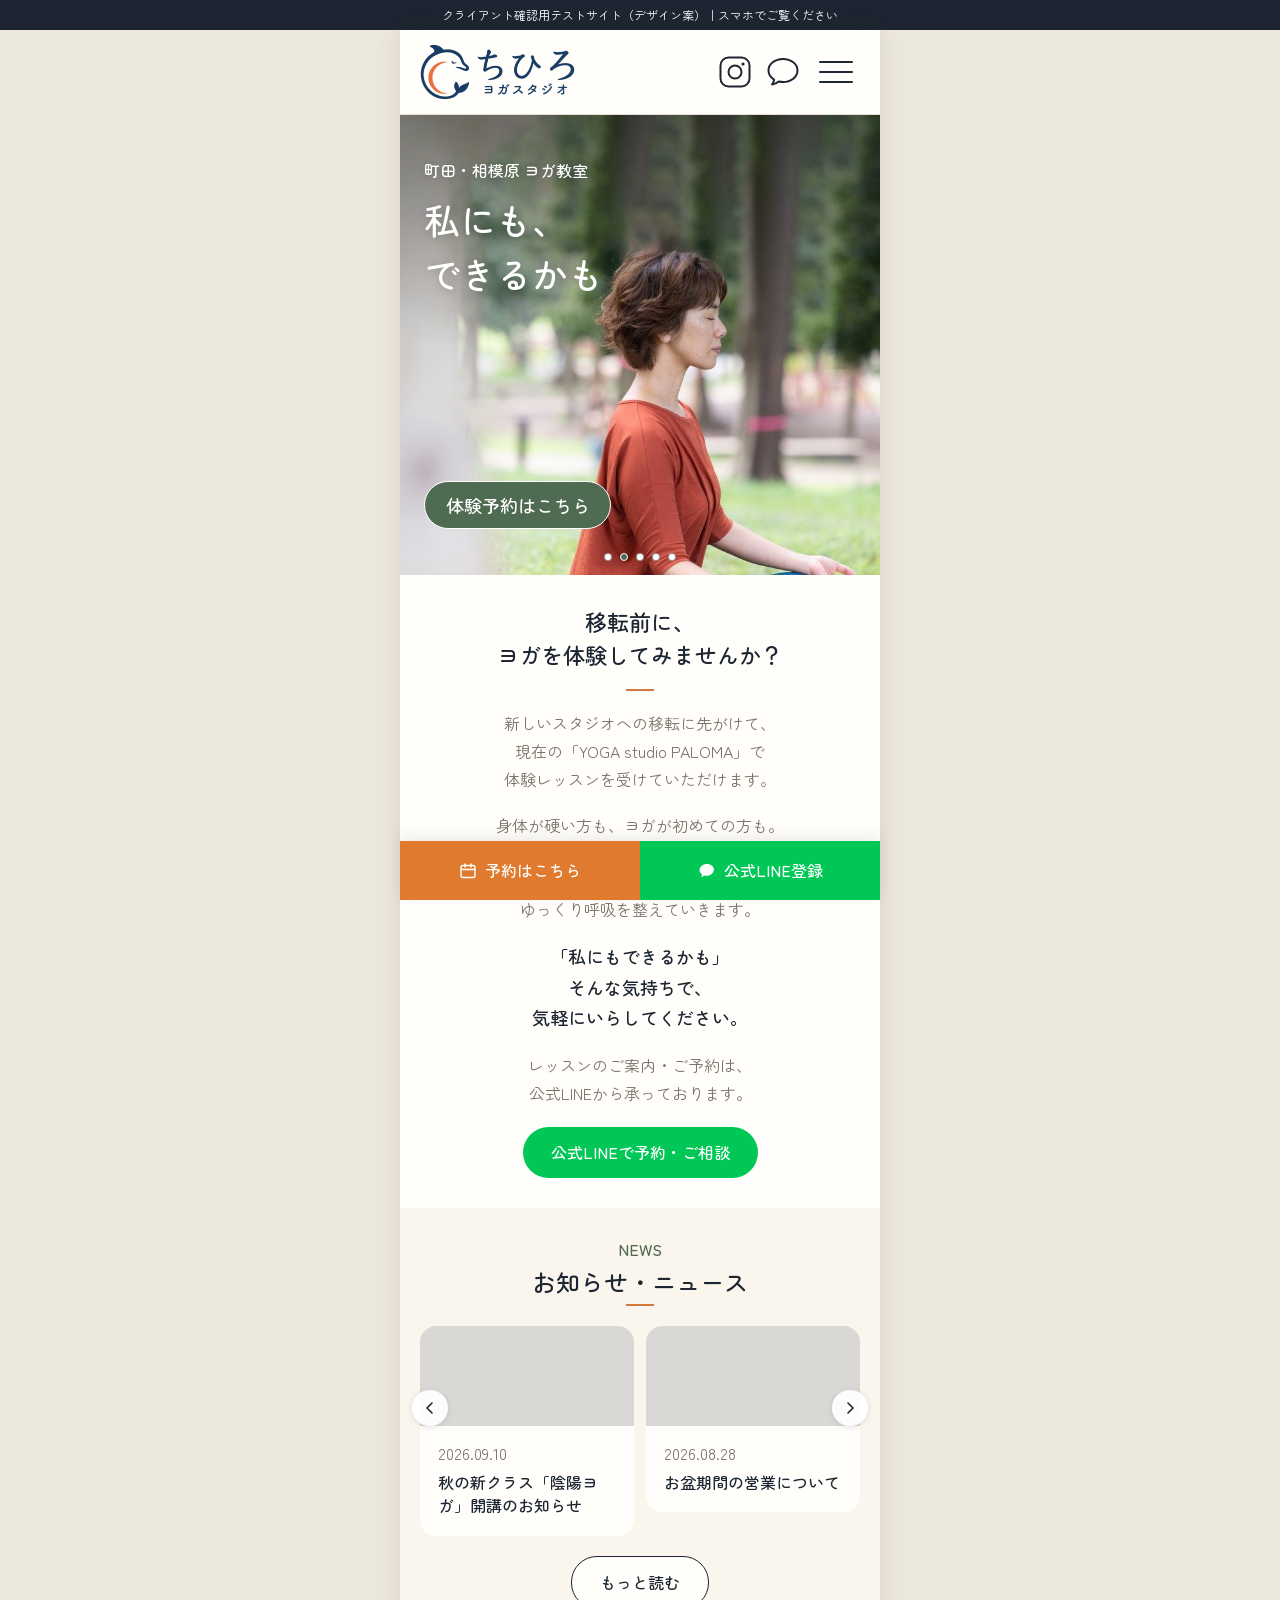
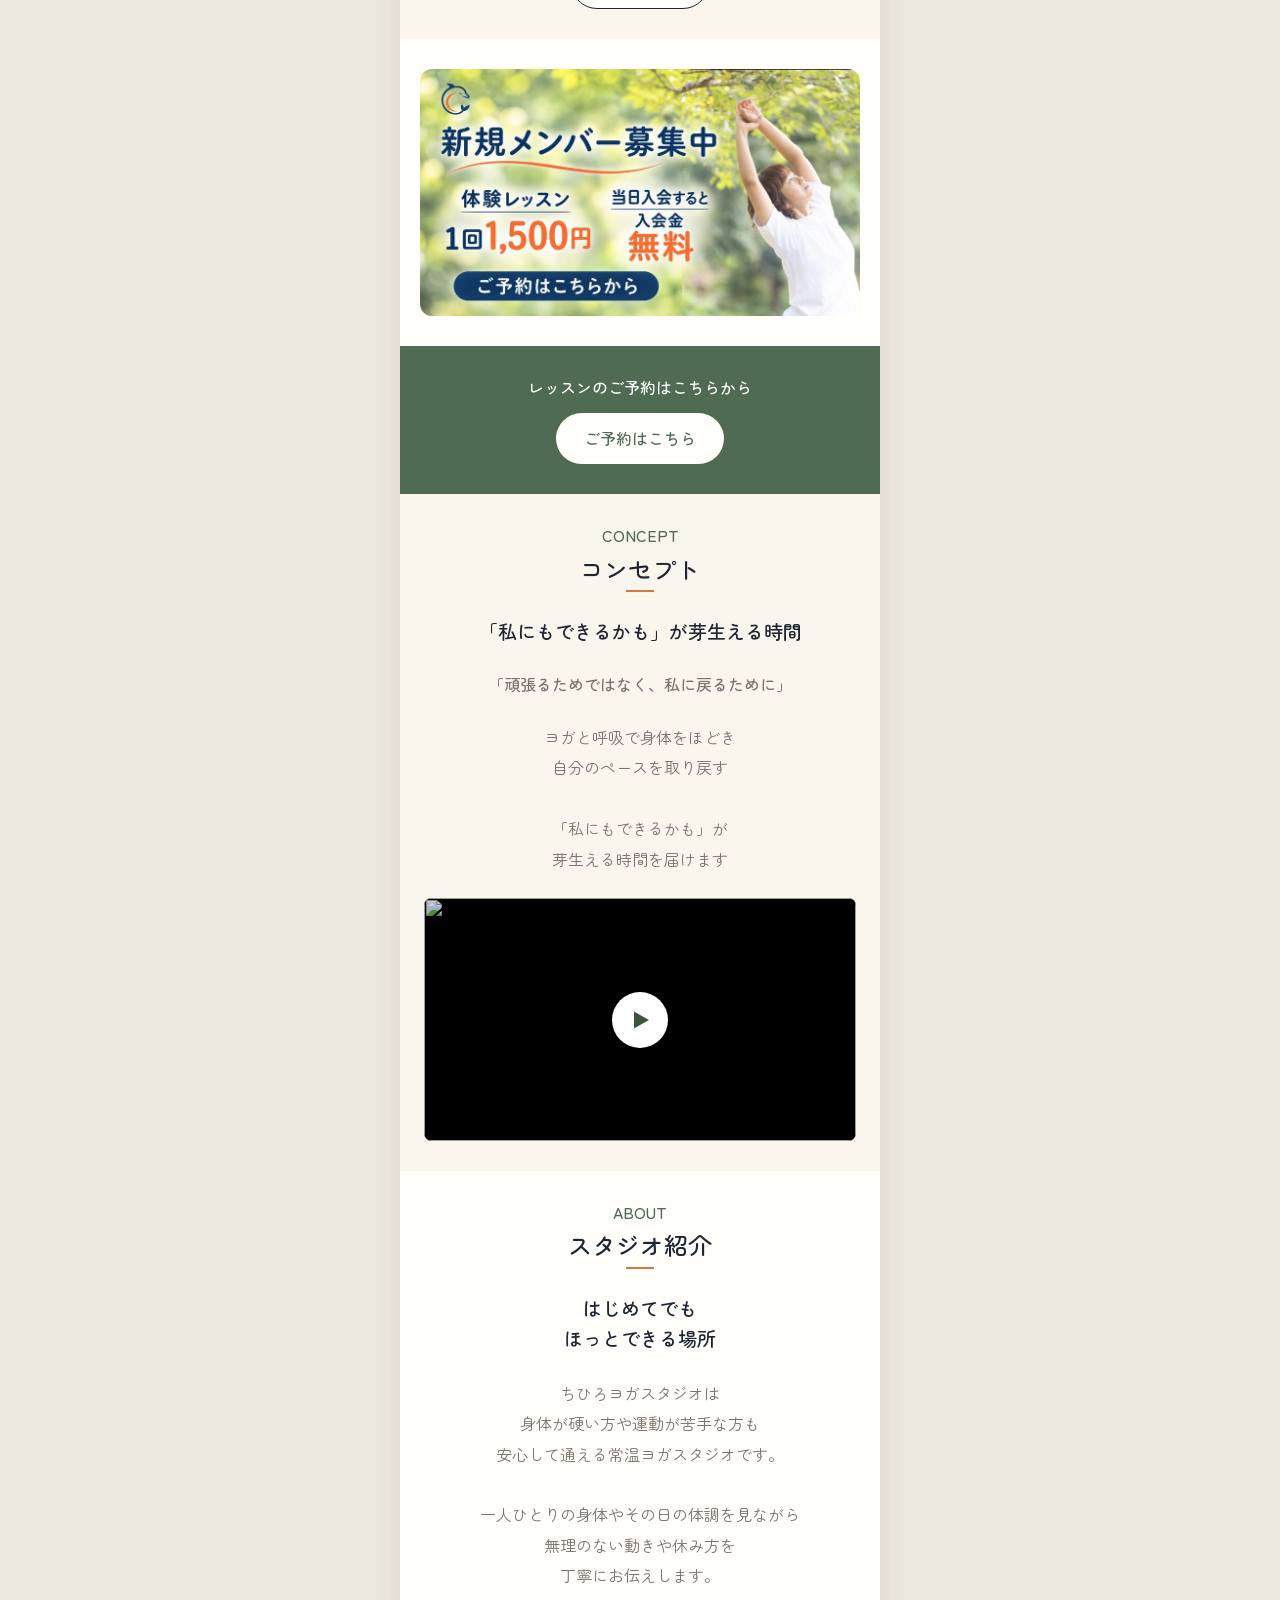
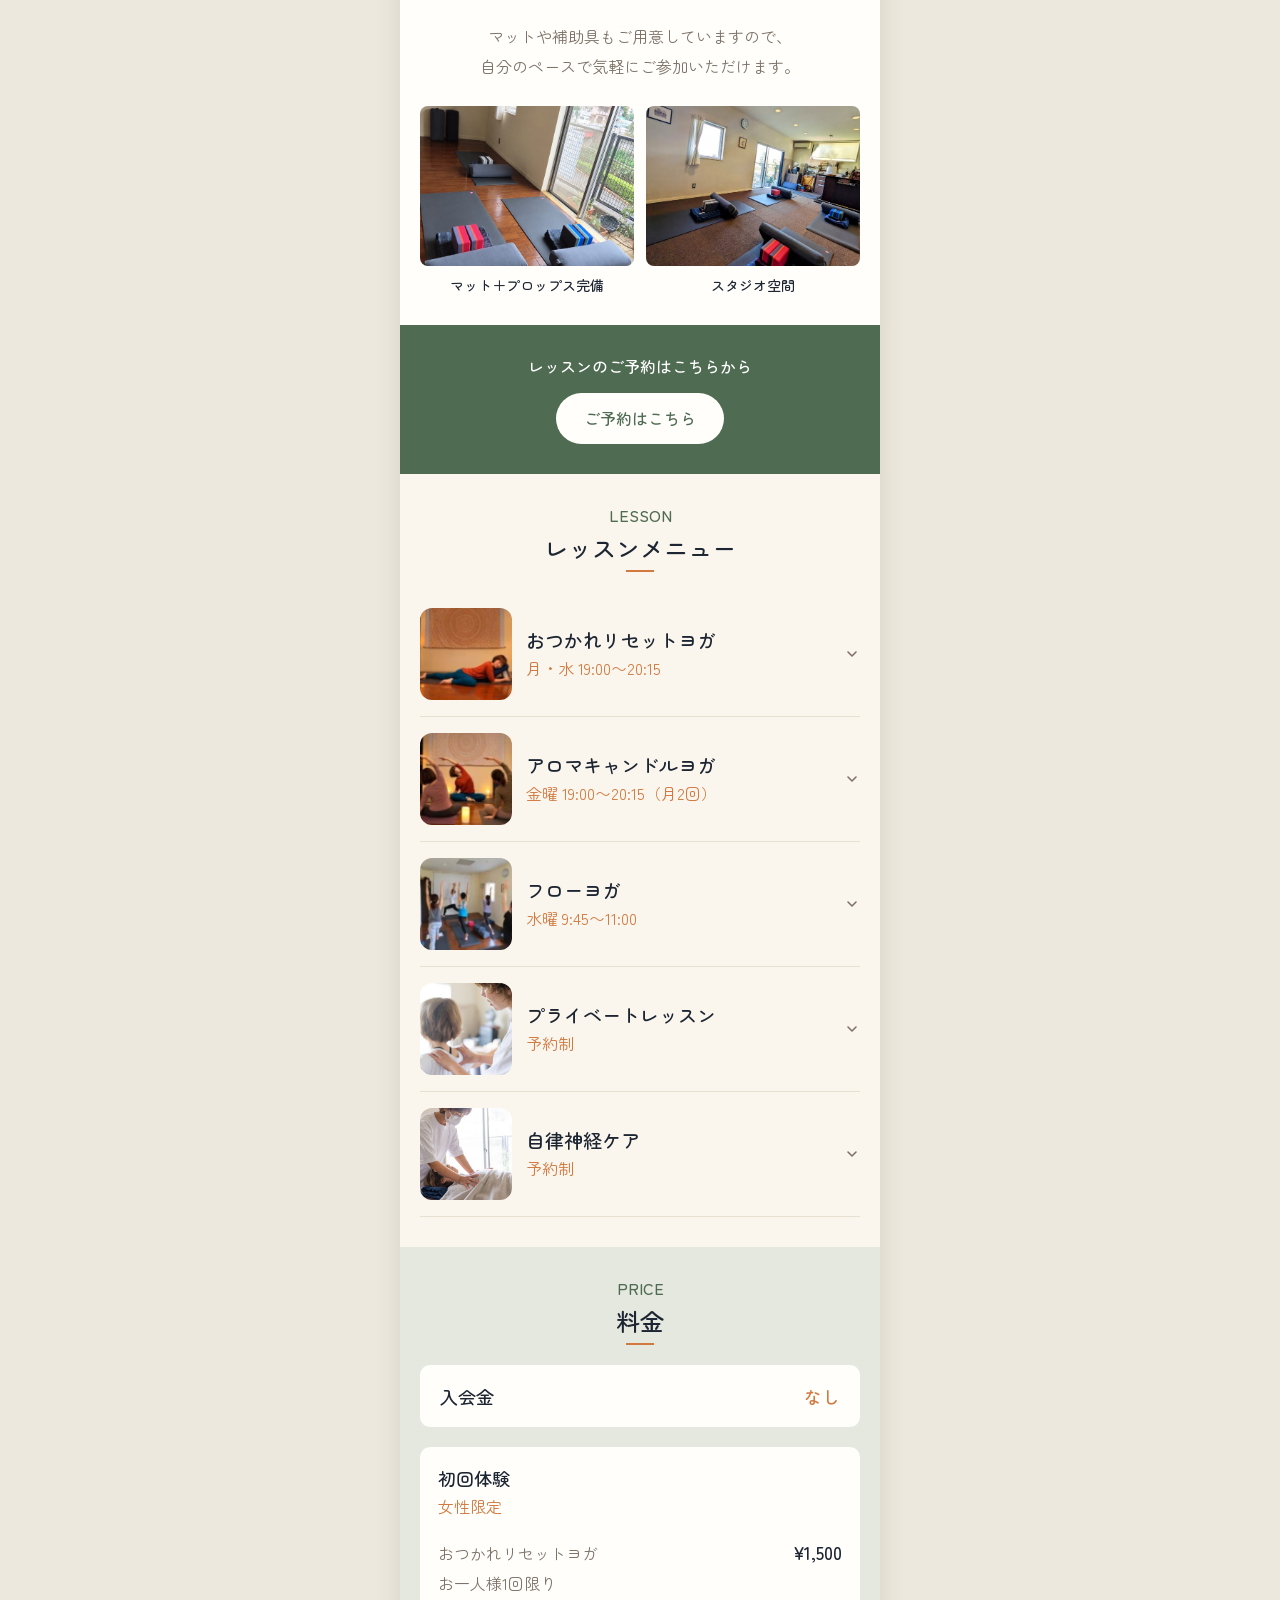
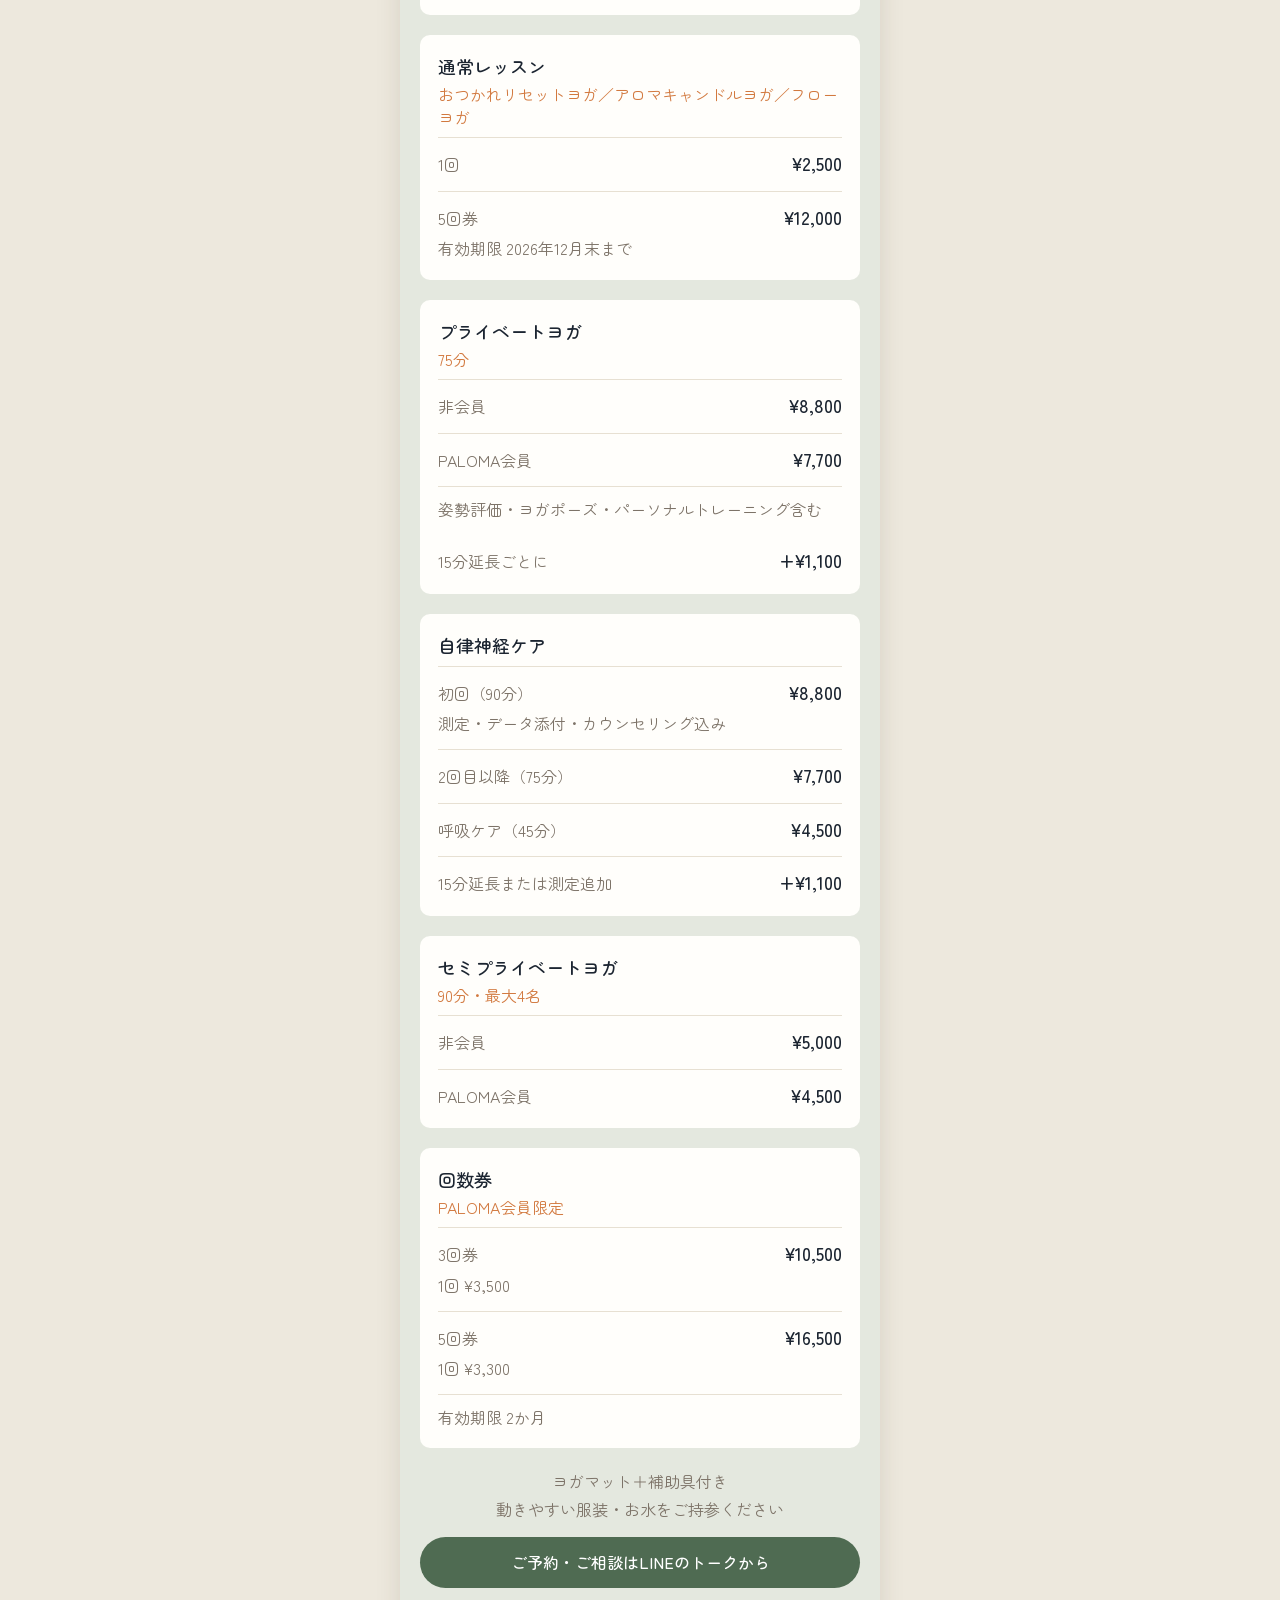
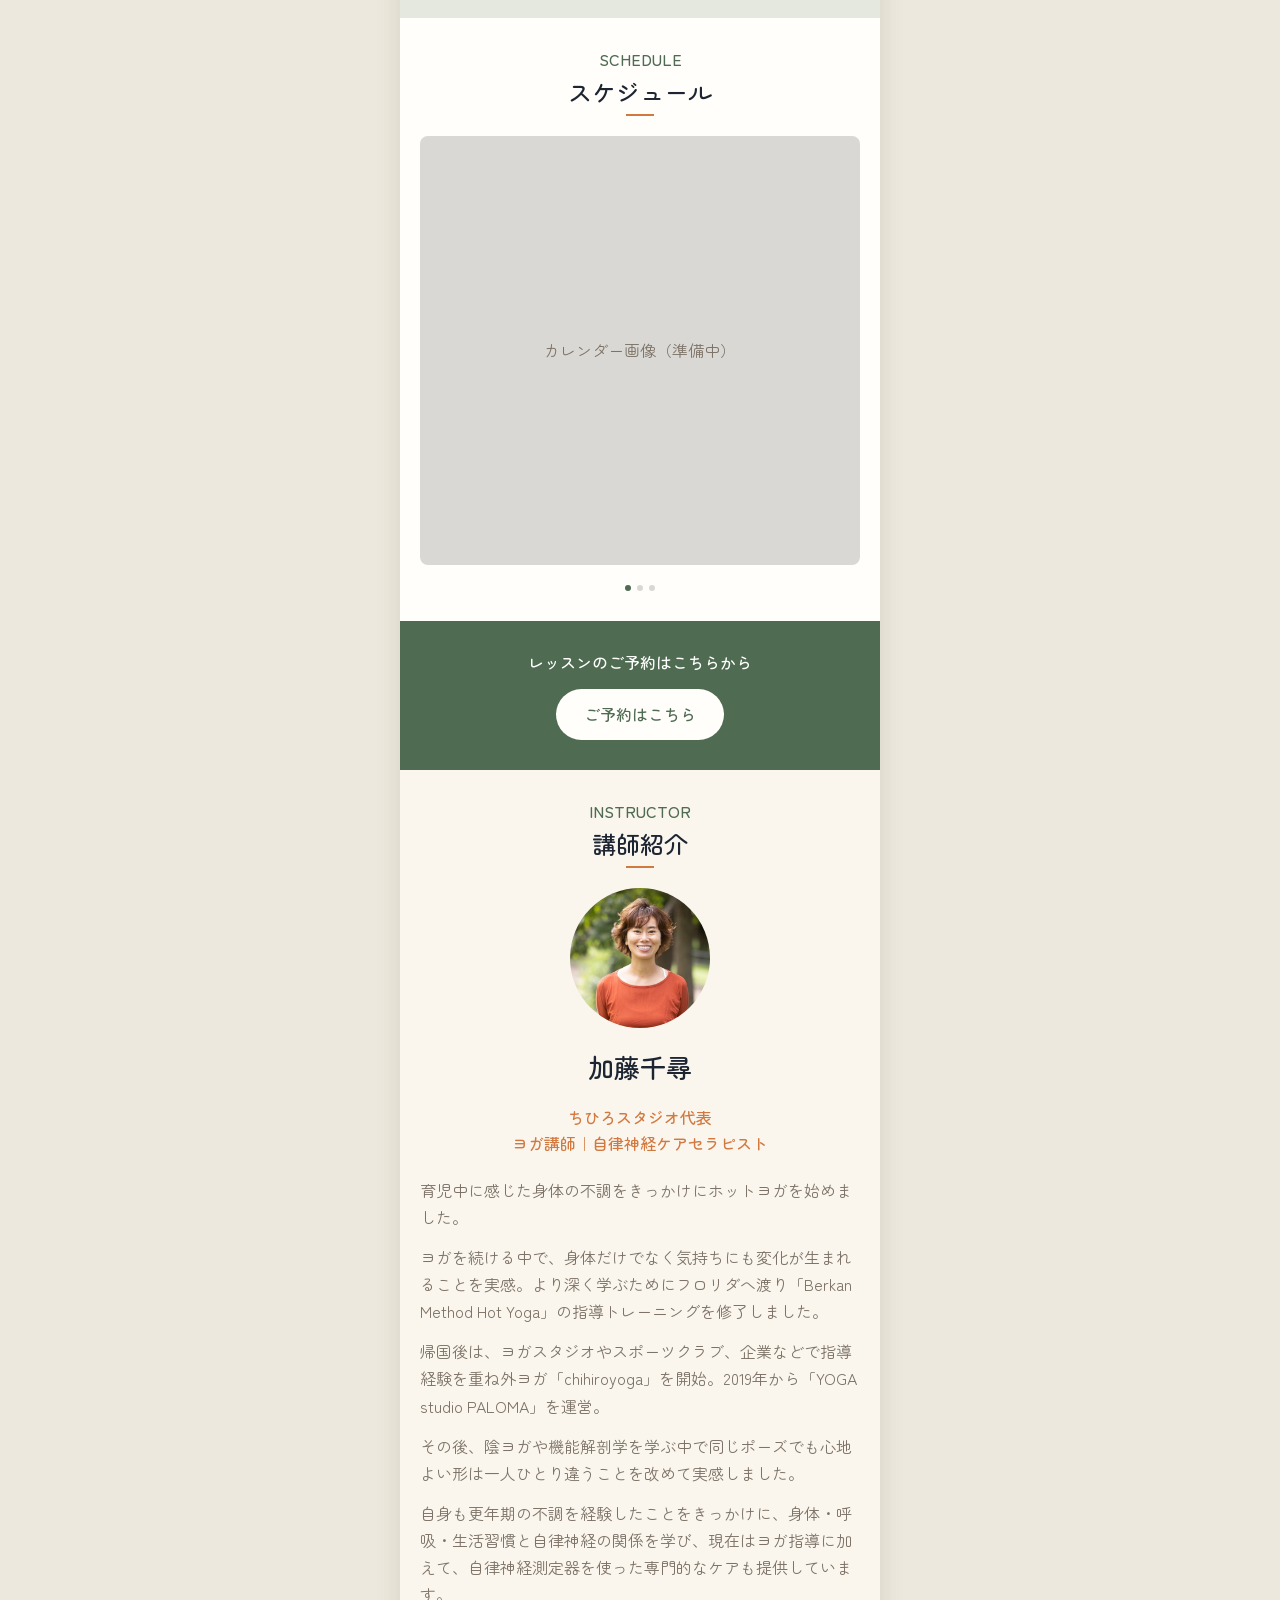
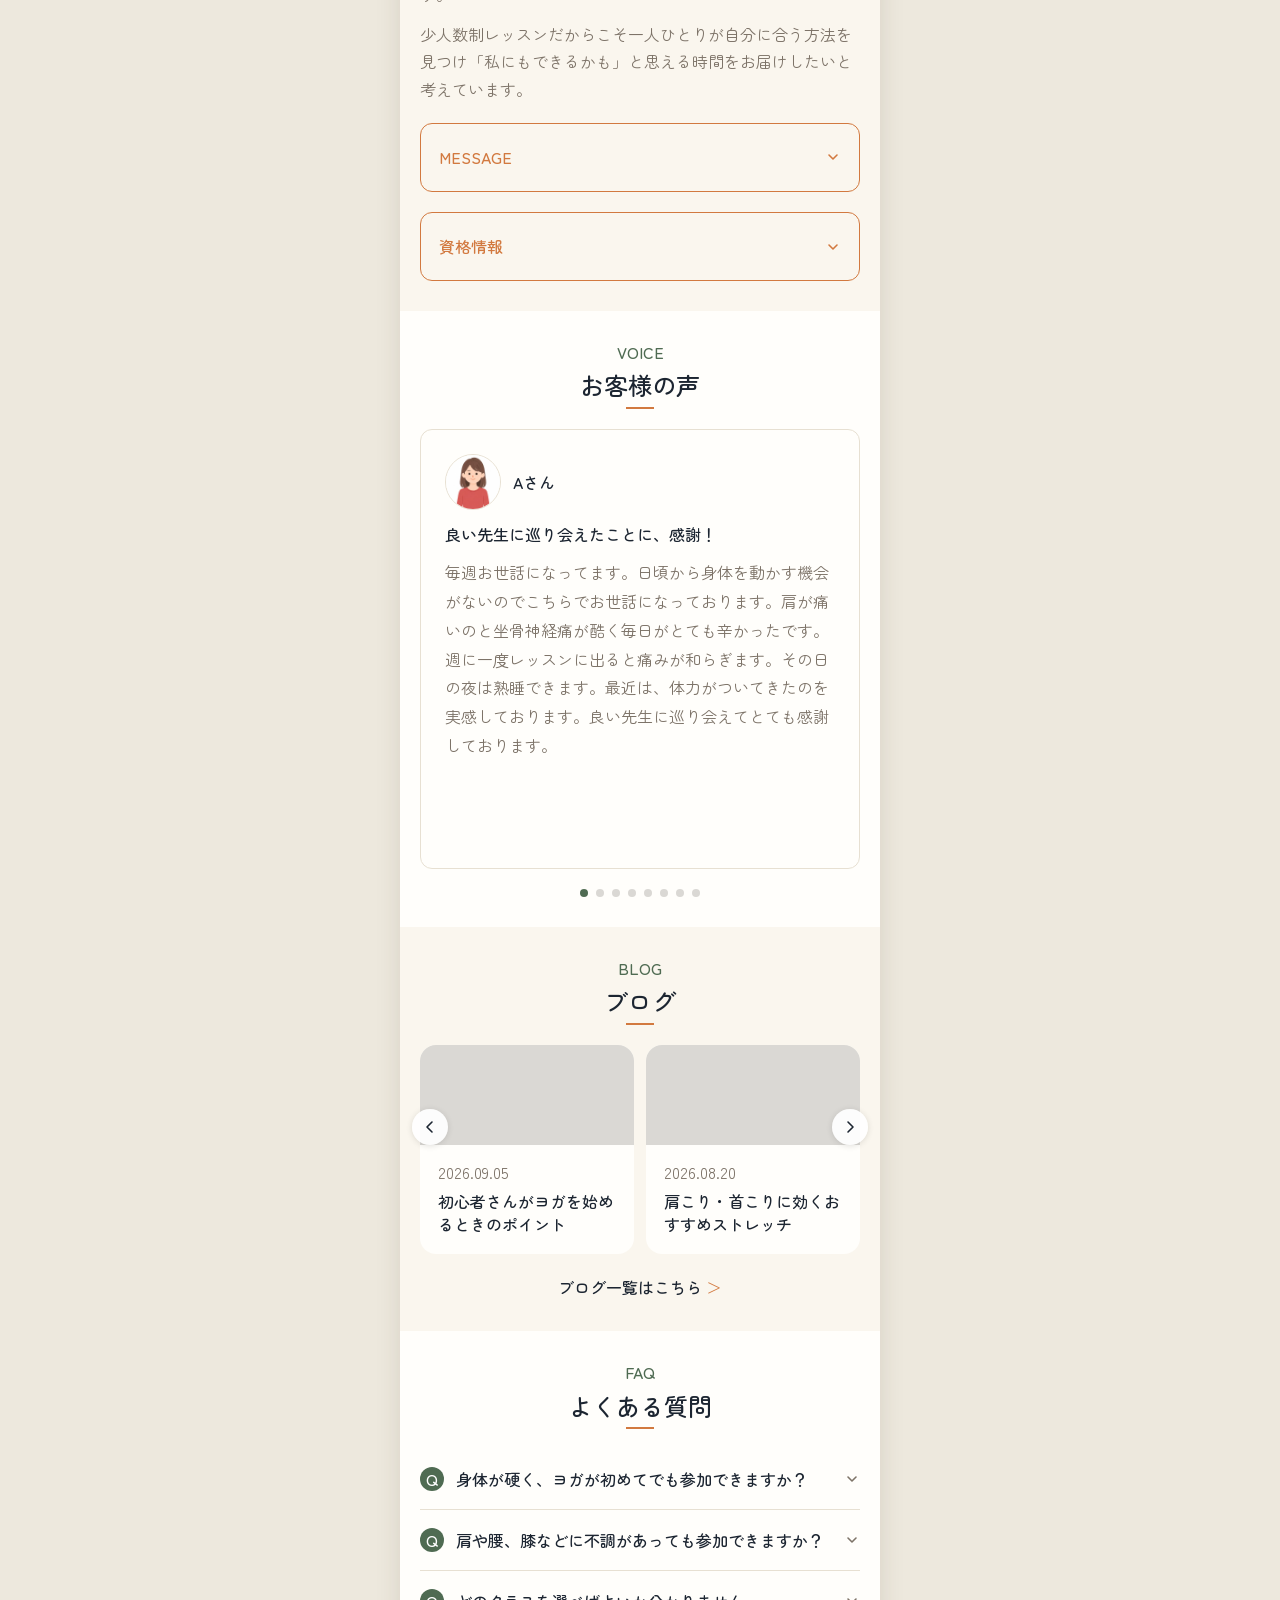
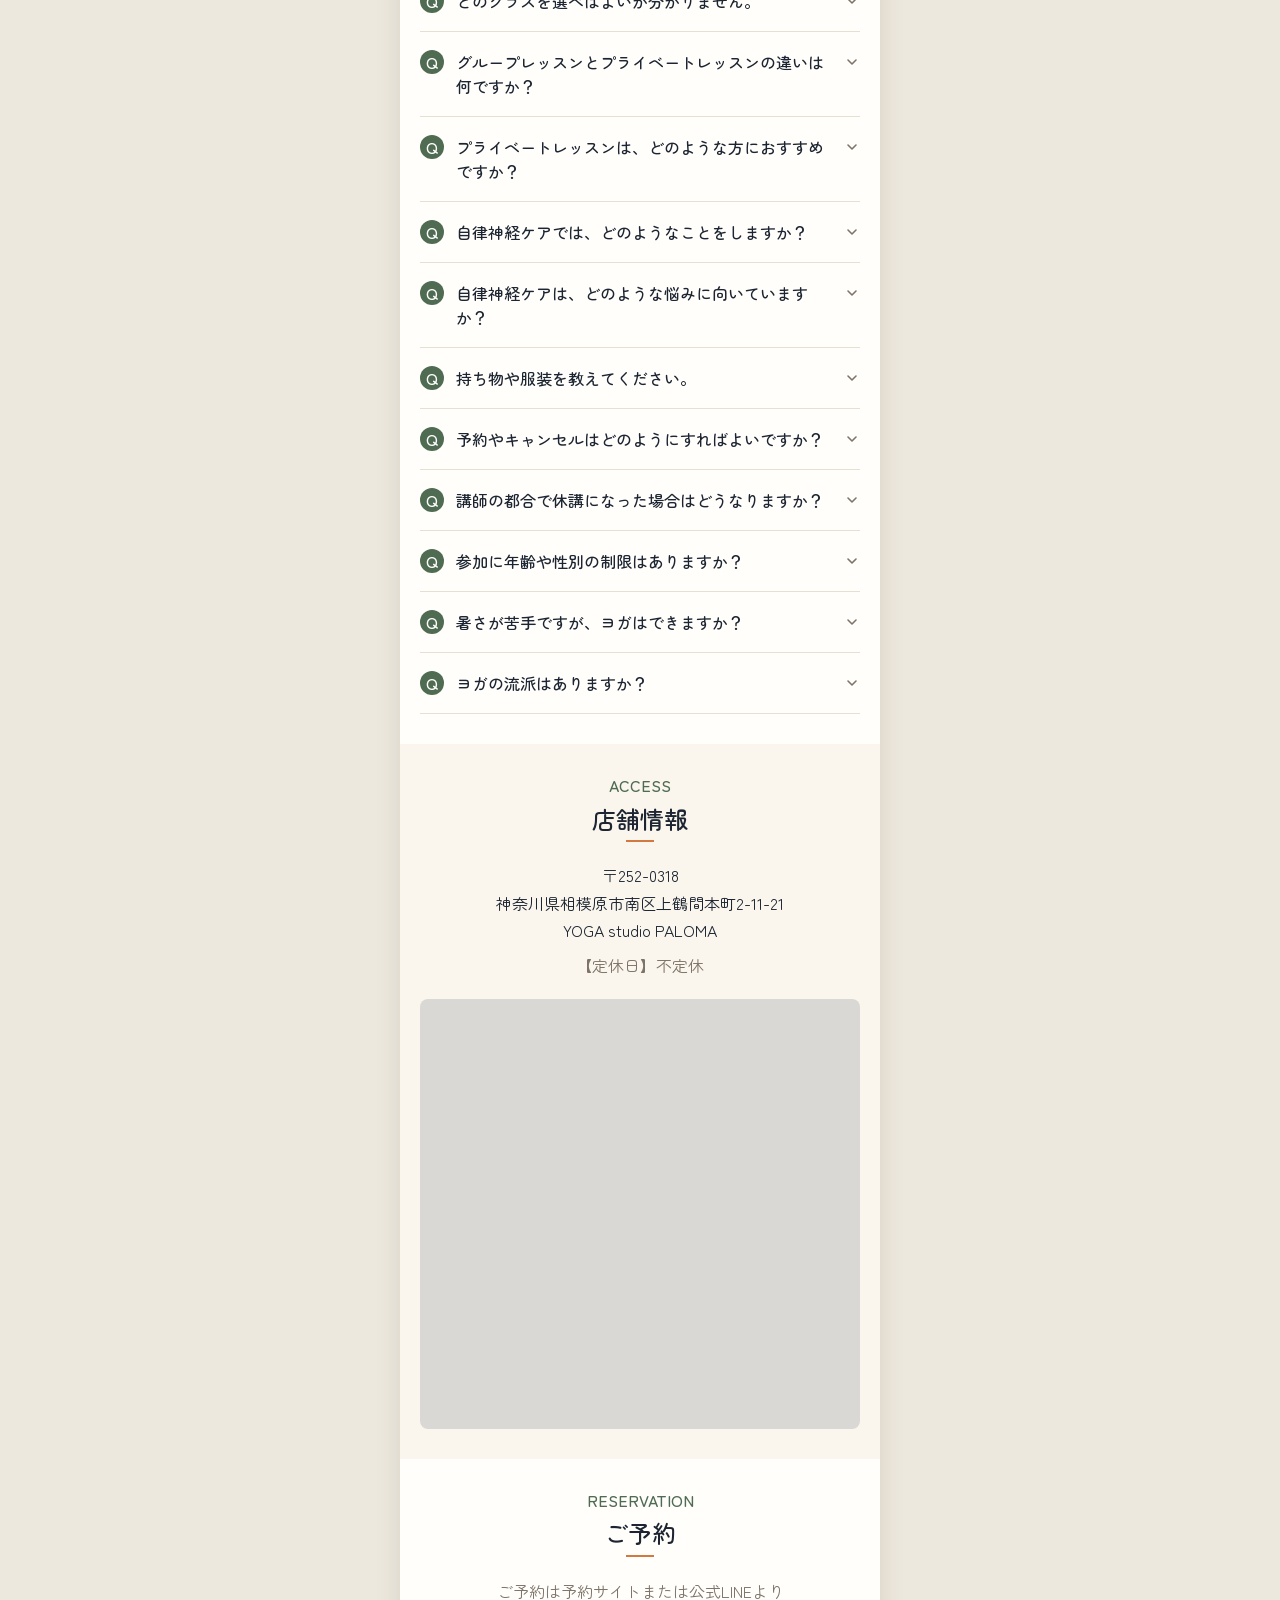
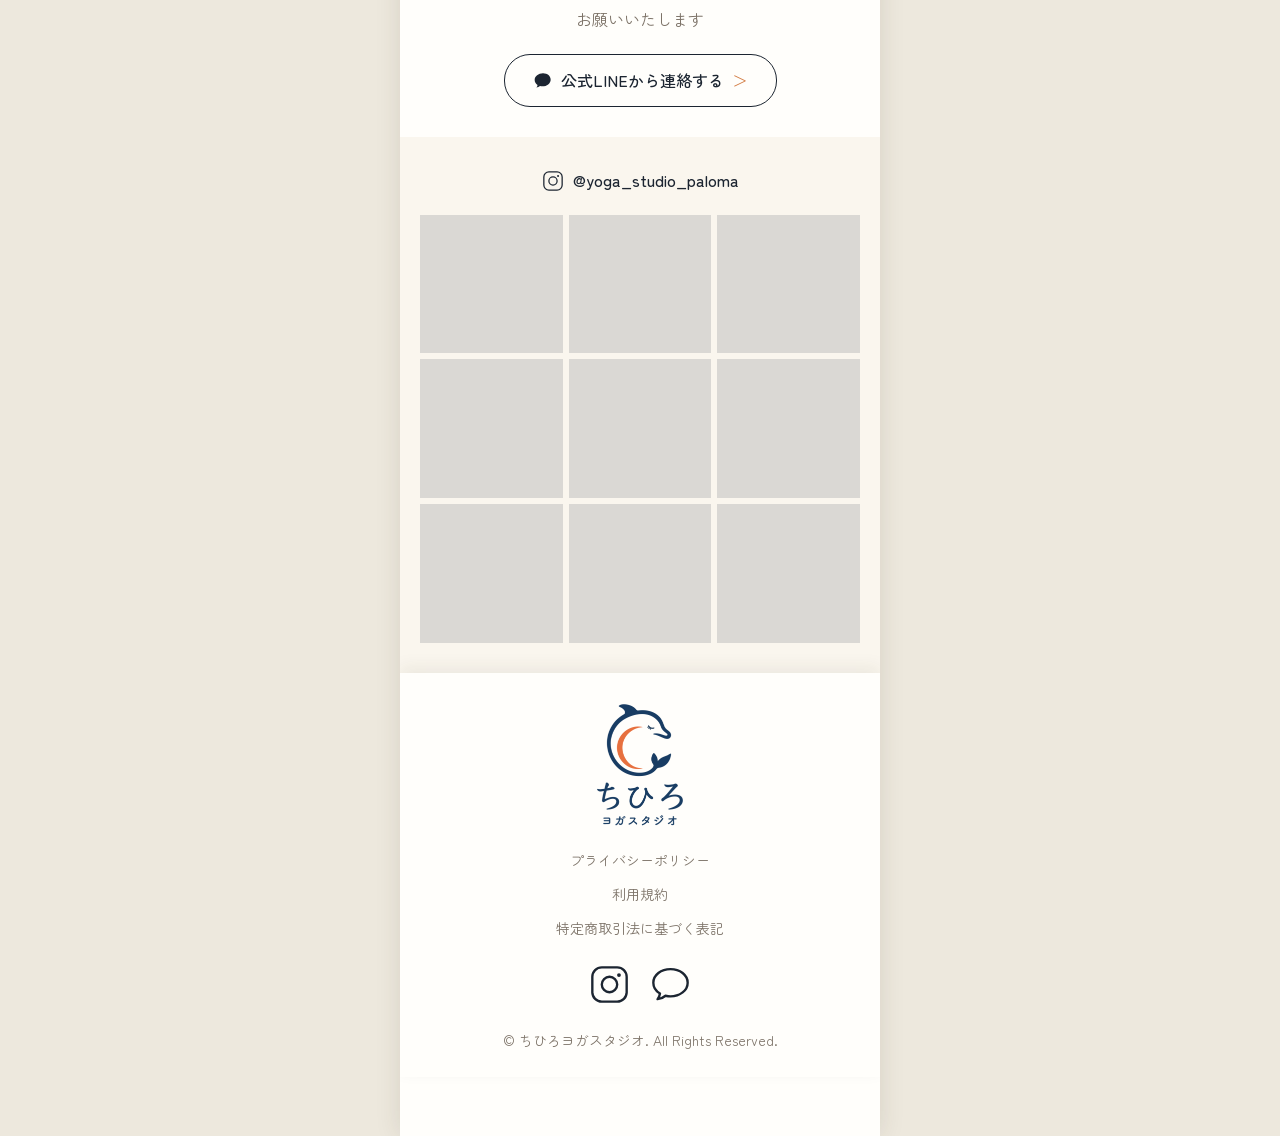
==== commit b6d77b83: "Voice section: 8-slide swipe slider with pagination and cropped avatar icons Co-Authored-By: Claude " ====
--- a/index.html
+++ b/index.html
@@ -9,13 +9,13 @@
 <link rel="preconnect" href="https://fonts.googleapis.com">
 <link rel="preconnect" href="https://fonts.gstatic.com" crossorigin>
 <link href="https://fonts.googleapis.com/css2?family=Zen+Maru+Gothic:wght@400;500&display=swap" rel="stylesheet">
-<link rel="stylesheet" href="css/style.css?v=20261015b">
+<link rel="stylesheet" href="css/style.css?v=20261016">
 </head>
 <body>
 <div class="notice">クライアント確認用テストサイト（デザイン案）｜スマホでご覧ください</div>
 <div class="app">
 <header class="hdr">
-  <a class="hdr-logo" href="index.html#top" aria-label="ちひろヨガスタジオ"><img src="img/logo_h.png?v=20261015b" alt="ちひろ ヨガスタジオ" width="155" height="56"></a>
+  <a class="hdr-logo" href="index.html#top" aria-label="ちひろヨガスタジオ"><img src="img/logo_h.png?v=20261016" alt="ちひろ ヨガスタジオ" width="155" height="56"></a>
   <div class="hdr-icons">
     <a href="https://www.instagram.com/yoga_studio_paloma/" target="_blank" rel="noopener" aria-label="Instagram" class="ico38"><svg viewBox="0 0 38 38" aria-hidden="true"><rect x="4.5" y="4.5" width="29" height="29" rx="8" fill="none" stroke="currentColor" stroke-width="2"/><circle cx="19" cy="19" r="6.5" fill="none" stroke="currentColor" stroke-width="2"/><circle cx="27" cy="11" r="1.6" fill="currentColor"/></svg></a>
     <a href="https://lin.ee/5bhqEXA" target="_blank" rel="noopener" aria-label="公式LINE" class="ico38"><svg viewBox="0 0 38 38" aria-hidden="true"><path d="M19 6c-8 0-14.5 5-14.5 11.5 0 3.7 2.2 7 5.6 9.100-.2 1.600-.9 3.300-2 4.800 2.700-.3 5-1.400 6.700-2.900 1.300.3 2.800.5 4.200.5 8 0 14.500-5 14.500-11.500S27 6 19 6z" fill="none" stroke="currentColor" stroke-width="2" stroke-linejoin="round"/></svg></a>
@@ -32,7 +32,7 @@
   </ul>
 </nav>
 <main>
-<section class="hero" id="top" aria-roledescription="carousel"><div class="hero-track"><div class="hero-slide hero-shade is-active" data-i="0"><img src="img/hero1.jpg?v=20261015b" alt="" width="375" height="460"><div class="hero-copy"><p class="hero-kicker">町田・相模原 ヨガ教室</p><p class="hero-h">私にも、<br>できるかも</p></div><a class="hero-btn" href="https://airrsv.net/chihiroyoga/calendar" target="_blank" rel="noopener">体験予約はこちら</a></div><div class="hero-slide hero-shade" data-i="1"><img src="img/hero2.jpg?v=20261015b" alt="" width="375" height="460" loading="lazy"><div class="hero-copy"><p class="hero-kicker">町田・相模原 ヨガ教室</p><p class="hero-h">私にも、<br>できるかも</p></div><a class="hero-btn" href="https://airrsv.net/chihiroyoga/calendar" target="_blank" rel="noopener">体験予約はこちら</a></div><div class="hero-slide hero-shade" data-i="2"><img src="img/hero3.jpg?v=20261015b" alt="" width="375" height="460" loading="lazy"><div class="hero-copy"><p class="hero-kicker">町田・相模原 ヨガ教室</p><p class="hero-h">私にも、<br>できるかも</p></div><a class="hero-btn" href="https://airrsv.net/chihiroyoga/calendar" target="_blank" rel="noopener">体験予約はこちら</a></div><div class="hero-slide" data-i="3"><img src="img/hero4.jpg?v=20261015b" alt="" width="375" height="460" loading="lazy"><div class="hero-copy"><p class="hero-kicker">町田・相模原 ヨガ教室</p><p class="hero-h">私にも、<br>できるかも</p></div><a class="hero-btn" href="https://airrsv.net/chihiroyoga/calendar" target="_blank" rel="noopener">体験予約はこちら</a></div><div class="hero-slide" data-i="4"><img src="img/hero5.jpg?v=20261015b" alt="移転前にYOGA studio PALOMAで体験レッスンを受けられます。身体が硬い方も、初めての方も。" width="375" height="460" loading="lazy"><a class="hero-btn hero-btn-c" href="https://airrsv.net/chihiroyoga/calendar" target="_blank" rel="noopener">体験予約はこちら</a></div></div><div class="dots"><button type="button" class="dot is-active" aria-label="スライド1" data-go="0"></button><button type="button" class="dot" aria-label="スライド2" data-go="1"></button><button type="button" class="dot" aria-label="スライド3" data-go="2"></button><button type="button" class="dot" aria-label="スライド4" data-go="3"></button><button type="button" class="dot" aria-label="スライド5" data-go="4"></button></div></section>
+<section class="hero" id="top" aria-roledescription="carousel"><div class="hero-track"><div class="hero-slide hero-shade is-active" data-i="0"><img src="img/hero1.jpg?v=20261016" alt="" width="375" height="460"><div class="hero-copy"><p class="hero-kicker">町田・相模原 ヨガ教室</p><p class="hero-h">私にも、<br>できるかも</p></div><a class="hero-btn" href="https://airrsv.net/chihiroyoga/calendar" target="_blank" rel="noopener">体験予約はこちら</a></div><div class="hero-slide hero-shade" data-i="1"><img src="img/hero2.jpg?v=20261016" alt="" width="375" height="460" loading="lazy"><div class="hero-copy"><p class="hero-kicker">町田・相模原 ヨガ教室</p><p class="hero-h">私にも、<br>できるかも</p></div><a class="hero-btn" href="https://airrsv.net/chihiroyoga/calendar" target="_blank" rel="noopener">体験予約はこちら</a></div><div class="hero-slide hero-shade" data-i="2"><img src="img/hero3.jpg?v=20261016" alt="" width="375" height="460" loading="lazy"><div class="hero-copy"><p class="hero-kicker">町田・相模原 ヨガ教室</p><p class="hero-h">私にも、<br>できるかも</p></div><a class="hero-btn" href="https://airrsv.net/chihiroyoga/calendar" target="_blank" rel="noopener">体験予約はこちら</a></div><div class="hero-slide" data-i="3"><img src="img/hero4.jpg?v=20261016" alt="" width="375" height="460" loading="lazy"><div class="hero-copy"><p class="hero-kicker">町田・相模原 ヨガ教室</p><p class="hero-h">私にも、<br>できるかも</p></div><a class="hero-btn" href="https://airrsv.net/chihiroyoga/calendar" target="_blank" rel="noopener">体験予約はこちら</a></div><div class="hero-slide" data-i="4"><img src="img/hero5.jpg?v=20261016" alt="移転前にYOGA studio PALOMAで体験レッスンを受けられます。身体が硬い方も、初めての方も。" width="375" height="460" loading="lazy"><a class="hero-btn hero-btn-c" href="https://airrsv.net/chihiroyoga/calendar" target="_blank" rel="noopener">体験予約はこちら</a></div></div><div class="dots"><button type="button" class="dot is-active" aria-label="スライド1" data-go="0"></button><button type="button" class="dot" aria-label="スライド2" data-go="1"></button><button type="button" class="dot" aria-label="スライド3" data-go="2"></button><button type="button" class="dot" aria-label="スライド4" data-go="3"></button><button type="button" class="dot" aria-label="スライド5" data-go="4"></button></div></section>
 <section class="sec sec-white msg"><h2>移転前に、<br>ヨガを体験してみませんか？</h2><i class="sh-bar"></i>
 <p>新しいスタジオへの移転に先がけて、<br>現在の「YOGA studio PALOMA」で<br>体験レッスンを受けていただけます。</p>
 <p>身体が硬い方も、ヨガが初めての方も。<br>一人ひとりのペースを大切に、<br>無理なく身体を動かし、<br>ゆっくり呼吸を整えていきます。</p>
@@ -42,7 +42,7 @@
 
 <section class="sec sec-ivory" id="news"><div class="sh"><span class="sh-en">NEWS</span><h2 class="sh-ja">お知らせ・ニュース</h2><i class="sh-bar"></i></div><div class="carousel"><div class="car-row"><article class="card"><div class="card-thumb"></div><div class="card-text"><time>2026.09.10</time><h3>秋の新クラス「陰陽ヨガ」開講のお知らせ</h3></div></article><article class="card"><div class="card-thumb"></div><div class="card-text"><time>2026.08.28</time><h3>お盆期間の営業について</h3></div></article></div><button class="car-btn car-prev" type="button" aria-label="前へ"><svg viewBox="0 0 16 16" aria-hidden="true"><path d="M10 3L5 8l5 5" fill="none" stroke="currentColor" stroke-width="1.6" stroke-linecap="round" stroke-linejoin="round"/></svg></button><button class="car-btn car-next" type="button" aria-label="次へ"><svg viewBox="0 0 16 16" aria-hidden="true"><path d="M6 3l5 5-5 5" fill="none" stroke="currentColor" stroke-width="1.6" stroke-linecap="round" stroke-linejoin="round"/></svg></button></div><a class="btn btn-outline" href="#news">もっと読む</a></section>
 
-<section class="sec sec-white sec-banner"><a href="https://airrsv.net/chihiroyoga/calendar" target="_blank" rel="noopener"><img class="banner" src="img/campaign.jpg?v=20261015b" alt="新規メンバー募集中 体験レッスン1回1,500円 当日入会すると入会金無料" width="335" height="188" loading="lazy"></a></section>
+<section class="sec sec-white sec-banner"><a href="https://airrsv.net/chihiroyoga/calendar" target="_blank" rel="noopener"><img class="banner" src="img/campaign.jpg?v=20261016" alt="新規メンバー募集中 体験レッスン1回1,500円 当日入会すると入会金無料" width="335" height="188" loading="lazy"></a></section>
 
 <section class="cta"><p>レッスンのご予約はこちらから</p><a class="btn btn-white" href="https://airrsv.net/chihiroyoga/calendar" target="_blank" rel="noopener">ご予約はこちら</a></section>
 
@@ -55,11 +55,11 @@
 <section class="sec sec-white" id="about"><div class="sh"><span class="sh-en">ABOUT</span><h2 class="sh-ja">スタジオ紹介</h2><i class="sh-bar"></i></div>
 <h3 class="lead">はじめてでも<br>ほっとできる場所</h3>
 <p class="body-c">ちひろヨガスタジオは<br>身体が硬い方や運動が苦手な方も<br>安心して通える常温ヨガスタジオです。<br><br>一人ひとりの身体やその日の体調を見ながら<br>無理のない動きや休み方を<br>丁寧にお伝えします。<br><br>マットや補助具もご用意していますので、<br>自分のペースで気軽にご参加いただけます。</p>
-<div class="features"><figure><img src="img/feature_mat.jpg?v=20261015b" alt="" width="162" height="160" loading="lazy"><figcaption>マット＋プロップス完備</figcaption></figure><figure><img src="img/feature_studio.jpg?v=20261015b" alt="" width="162" height="160" loading="lazy"><figcaption>スタジオ空間</figcaption></figure></div></section>
+<div class="features"><figure><img src="img/feature_mat.jpg?v=20261016" alt="" width="162" height="160" loading="lazy"><figcaption>マット＋プロップス完備</figcaption></figure><figure><img src="img/feature_studio.jpg?v=20261016" alt="" width="162" height="160" loading="lazy"><figcaption>スタジオ空間</figcaption></figure></div></section>
 
 <section class="cta"><p>レッスンのご予約はこちらから</p><a class="btn btn-white" href="https://airrsv.net/chihiroyoga/calendar" target="_blank" rel="noopener">ご予約はこちら</a></section>
 
-<section class="sec sec-ivory" id="lesson"><div class="sh"><span class="sh-en">LESSON</span><h2 class="sh-ja">レッスンメニュー</h2><i class="sh-bar"></i></div><div class="lesson-list"><div class="acc lesson"><button class="acc-head" type="button" aria-expanded="false"><img src="img/lesson_reset.jpg?v=20261015b" alt="" width="92" height="92" loading="lazy"><span class="l-col"><span class="l-name">おつかれリセットヨガ</span><span class="l-meta">月・水 19:00〜20:15</span></span><span class="chev"><svg viewBox="0 0 16 16" aria-hidden="true"><path d="M4 6l4 4 4-4" fill="none" stroke="currentColor" stroke-width="1.6" stroke-linecap="round" stroke-linejoin="round"/></svg></span></button><div class="acc-body"><div class="acc-in"><p>一日の疲れがたまりやすい肩・首・腰まわりを、やさしい動きと呼吸でゆるめます。身体が硬い方やヨガが初めての方も安心して参加できる、夜のリセットヨガです。</p><p>※初回体験は女性限定・お一人様1回限りです。</p></div></div></div><div class="acc lesson"><button class="acc-head" type="button" aria-expanded="false"><img src="img/lesson_aroma.jpg?v=20261015b" alt="" width="92" height="92" loading="lazy"><span class="l-col"><span class="l-name">アロマキャンドルヨガ</span><span class="l-meta">金曜 19:00〜20:15（月2回）</span></span><span class="chev"><svg viewBox="0 0 16 16" aria-hidden="true"><path d="M4 6l4 4 4-4" fill="none" stroke="currentColor" stroke-width="1.6" stroke-linecap="round" stroke-linejoin="round"/></svg></span></button><div class="acc-body"><div class="acc-in"><p>アロマの香りとキャンドルの灯りに包まれながら、ゆったりと身体をほぐします。深い呼吸とやさしい動きで、一日の緊張をほどき、心と身体をリラックスへ導きます。</p></div></div></div><div class="acc lesson"><button class="acc-head" type="button" aria-expanded="false"><img src="img/lesson_flow.jpg?v=20261015b" alt="" width="92" height="92" loading="lazy"><span class="l-col"><span class="l-name">フローヨガ</span><span class="l-meta">水曜 9:45〜11:00</span></span><span class="chev"><svg viewBox="0 0 16 16" aria-hidden="true"><path d="M4 6l4 4 4-4" fill="none" stroke="currentColor" stroke-width="1.6" stroke-linecap="round" stroke-linejoin="round"/></svg></span></button><div class="acc-body"><div class="acc-in"><p>呼吸に合わせて流れるようにポーズをつなぎ、全身を心地よく動かします。身体をしっかり動かしたい方、運動不足を解消してリフレッシュしたい方におすすめです。</p><p>※フローヨガは2回目からご参加いただけます。</p></div></div></div><div class="acc lesson"><button class="acc-head" type="button" aria-expanded="false"><img src="img/lesson_private.jpg?v=20261015b" alt="" width="92" height="92" loading="lazy"><span class="l-col"><span class="l-name">プライベートレッスン</span><span class="l-meta">予約制</span></span><span class="chev"><svg viewBox="0 0 16 16" aria-hidden="true"><path d="M4 6l4 4 4-4" fill="none" stroke="currentColor" stroke-width="1.6" stroke-linecap="round" stroke-linejoin="round"/></svg></span></button><div class="acc-body"><div class="acc-in"><p>お一人おひとりの身体やお悩みに合わせて行う、オーダーメイドのヨガレッスンです。周りを気にせず、自分のペースでじっくり身体と向き合います。</p></div></div></div><div class="acc lesson"><button class="acc-head" type="button" aria-expanded="false"><img src="img/lesson_autonomic.jpg?v=20261015b" alt="" width="92" height="92" loading="lazy"><span class="l-col"><span class="l-name">自律神経ケア</span><span class="l-meta">予約制</span></span><span class="chev"><svg viewBox="0 0 16 16" aria-hidden="true"><path d="M4 6l4 4 4-4" fill="none" stroke="currentColor" stroke-width="1.6" stroke-linecap="round" stroke-linejoin="round"/></svg></span></button><div class="acc-body"><div class="acc-in"><p>「眠っても疲れがとれない」「頭痛や肩こりを繰り返す」「更年期の不調や気分の波がつらい」「病院では異常がないけれどなんとなく調子が悪い」。そんな不調を我慢していませんか？</p><p>専用の測定器で今の状態を確認し、その日の状態に合わせて呼吸・やさしい運動・筋膜ケアを行います。</p><p>初回は、自律神経測定の結果をまとめたデータをお渡し。ご自宅で続けられるセルフケアもアドバイスします。</p></div></div></div></div></section>
+<section class="sec sec-ivory" id="lesson"><div class="sh"><span class="sh-en">LESSON</span><h2 class="sh-ja">レッスンメニュー</h2><i class="sh-bar"></i></div><div class="lesson-list"><div class="acc lesson"><button class="acc-head" type="button" aria-expanded="false"><img src="img/lesson_reset.jpg?v=20261016" alt="" width="92" height="92" loading="lazy"><span class="l-col"><span class="l-name">おつかれリセットヨガ</span><span class="l-meta">月・水 19:00〜20:15</span></span><span class="chev"><svg viewBox="0 0 16 16" aria-hidden="true"><path d="M4 6l4 4 4-4" fill="none" stroke="currentColor" stroke-width="1.6" stroke-linecap="round" stroke-linejoin="round"/></svg></span></button><div class="acc-body"><div class="acc-in"><p>一日の疲れがたまりやすい肩・首・腰まわりを、やさしい動きと呼吸でゆるめます。身体が硬い方やヨガが初めての方も安心して参加できる、夜のリセットヨガです。</p><p>※初回体験は女性限定・お一人様1回限りです。</p></div></div></div><div class="acc lesson"><button class="acc-head" type="button" aria-expanded="false"><img src="img/lesson_aroma.jpg?v=20261016" alt="" width="92" height="92" loading="lazy"><span class="l-col"><span class="l-name">アロマキャンドルヨガ</span><span class="l-meta">金曜 19:00〜20:15（月2回）</span></span><span class="chev"><svg viewBox="0 0 16 16" aria-hidden="true"><path d="M4 6l4 4 4-4" fill="none" stroke="currentColor" stroke-width="1.6" stroke-linecap="round" stroke-linejoin="round"/></svg></span></button><div class="acc-body"><div class="acc-in"><p>アロマの香りとキャンドルの灯りに包まれながら、ゆったりと身体をほぐします。深い呼吸とやさしい動きで、一日の緊張をほどき、心と身体をリラックスへ導きます。</p></div></div></div><div class="acc lesson"><button class="acc-head" type="button" aria-expanded="false"><img src="img/lesson_flow.jpg?v=20261016" alt="" width="92" height="92" loading="lazy"><span class="l-col"><span class="l-name">フローヨガ</span><span class="l-meta">水曜 9:45〜11:00</span></span><span class="chev"><svg viewBox="0 0 16 16" aria-hidden="true"><path d="M4 6l4 4 4-4" fill="none" stroke="currentColor" stroke-width="1.6" stroke-linecap="round" stroke-linejoin="round"/></svg></span></button><div class="acc-body"><div class="acc-in"><p>呼吸に合わせて流れるようにポーズをつなぎ、全身を心地よく動かします。身体をしっかり動かしたい方、運動不足を解消してリフレッシュしたい方におすすめです。</p><p>※フローヨガは2回目からご参加いただけます。</p></div></div></div><div class="acc lesson"><button class="acc-head" type="button" aria-expanded="false"><img src="img/lesson_private.jpg?v=20261016" alt="" width="92" height="92" loading="lazy"><span class="l-col"><span class="l-name">プライベートレッスン</span><span class="l-meta">予約制</span></span><span class="chev"><svg viewBox="0 0 16 16" aria-hidden="true"><path d="M4 6l4 4 4-4" fill="none" stroke="currentColor" stroke-width="1.6" stroke-linecap="round" stroke-linejoin="round"/></svg></span></button><div class="acc-body"><div class="acc-in"><p>お一人おひとりの身体やお悩みに合わせて行う、オーダーメイドのヨガレッスンです。周りを気にせず、自分のペースでじっくり身体と向き合います。</p></div></div></div><div class="acc lesson"><button class="acc-head" type="button" aria-expanded="false"><img src="img/lesson_autonomic.jpg?v=20261016" alt="" width="92" height="92" loading="lazy"><span class="l-col"><span class="l-name">自律神経ケア</span><span class="l-meta">予約制</span></span><span class="chev"><svg viewBox="0 0 16 16" aria-hidden="true"><path d="M4 6l4 4 4-4" fill="none" stroke="currentColor" stroke-width="1.6" stroke-linecap="round" stroke-linejoin="round"/></svg></span></button><div class="acc-body"><div class="acc-in"><p>「眠っても疲れがとれない」「頭痛や肩こりを繰り返す」「更年期の不調や気分の波がつらい」「病院では異常がないけれどなんとなく調子が悪い」。そんな不調を我慢していませんか？</p><p>専用の測定器で今の状態を確認し、その日の状態に合わせて呼吸・やさしい運動・筋膜ケアを行います。</p><p>初回は、自律神経測定の結果をまとめたデータをお渡し。ご自宅で続けられるセルフケアもアドバイスします。</p></div></div></div></div></section>
 
 <section class="sec sec-green" id="price"><div class="sh"><span class="sh-en">PRICE</span><h2 class="sh-ja">料金</h2><i class="sh-bar"></i></div>
 <div class="join"><span>入会金</span><b>なし</b></div>
@@ -71,14 +71,13 @@
 <section class="cta"><p>レッスンのご予約はこちらから</p><a class="btn btn-white" href="https://airrsv.net/chihiroyoga/calendar" target="_blank" rel="noopener">ご予約はこちら</a></section>
 
 <section class="sec sec-ivory" id="instructor"><div class="sh"><span class="sh-en">INSTRUCTOR</span><h2 class="sh-ja">講師紹介</h2><i class="sh-bar"></i></div>
-<img class="avatar" src="img/instructor.jpg?v=20261015b" alt="講師 加藤千尋" width="140" height="140" loading="lazy">
+<img class="avatar" src="img/instructor.jpg?v=20261016" alt="講師 加藤千尋" width="140" height="140" loading="lazy">
 <p class="i-name">加藤千尋</p>
 <p class="i-role">ちひろスタジオ代表<br>ヨガ講師｜自律神経ケアセラピスト</p>
 <div class="bio"><p>育児中に感じた身体の不調をきっかけにホットヨガを始めました。</p><p>ヨガを続ける中で、身体だけでなく気持ちにも変化が生まれることを実感。より深く学ぶためにフロリダへ渡り「Berkan Method Hot Yoga」の指導トレーニングを修了しました。</p><p>帰国後は、ヨガスタジオやスポーツクラブ、企業などで指導経験を重ね外ヨガ「chihiroyoga」を開始。2019年から「YOGA studio PALOMA」を運営。</p><p>その後、陰ヨガや機能解剖学を学ぶ中で同じポーズでも心地よい形は一人ひとり違うことを改めて実感しました。</p><p>自身も更年期の不調を経験したことをきっかけに、身体・呼吸・生活習慣と自律神経の関係を学び、現在はヨガ指導に加えて、自律神経測定器を使った専門的なケアも提供しています。</p><p>少人数制レッスンだからこそ一人ひとりが自分に合う方法を見つけ「私にもできるかも」と思える時間をお届けしたいと考えています。</p></div>
 <div class="acc card-acc"><button class="acc-head" type="button" aria-expanded="false"><span class="ca-label">MESSAGE</span><span class="chev"><svg viewBox="0 0 16 16" aria-hidden="true"><path d="M4 6l4 4 4-4" fill="none" stroke="currentColor" stroke-width="1.6" stroke-linecap="round" stroke-linejoin="round"/></svg></span></button><div class="acc-body"><div class="acc-in"><p>私自身、子育てで心身ともに疲れていたときにヨガに出会いました。身体がほぐれると心までふっと軽くなる。その実感が、今も伝え続けている理由です。ヨガは、できることを増やすためだけのものではありません。</p><p>今日の自分はどんなふうに感じているのか？何が心地良い？どこまでなら無理なくいられるのか？</p><p>静かに自分へ問いかけながらその日の自分に合った選択を重ねていく。</p><p>その小さな積み重ねが、「私にもできるかもしれない」という、かすかな光のような自信につながっていきます。</p><p>頑張ることが当たり前になり自分を後回しにしてしまう人へ心と身体にそっと目を向ける時間を届けたいです。</p><p>身体が硬くても大丈夫。</p><p>できないことより「できるかも」を一緒に見つけましょう。</p></div></div></div><div class="acc card-acc small"><button class="acc-head" type="button" aria-expanded="false"><span class="ca-label">資格情報</span><span class="chev"><svg viewBox="0 0 16 16" aria-hidden="true"><path d="M4 6l4 4 4-4" fill="none" stroke="currentColor" stroke-width="1.6" stroke-linecap="round" stroke-linejoin="round"/></svg></span></button><div class="acc-body"><div class="acc-in"><p>・Barkan Method Hot Yoga TT Level 1・2・3 修了</p><p>・ブリスベイビー マタニティ・産後ヨガ 修了</p><p>・David Kim 陰ヨガ Level 1・2 修了</p><p>・Kelly Haas ヨガセラピー TT 修了</p><p>・Philosophy of Five Elements Yoga® 修了</p><p>・整形外科ヨガ 認定者</p><p>・AFAA Personal Fitness Trainer</p><p>・JMF 自律神経ケアセラピスト</p></div></div></div></section>
 
-<section class="sec sec-white" id="voice"><div class="sh"><span class="sh-en">VOICE</span><h2 class="sh-ja">お客様の声</h2><i class="sh-bar"></i></div>
-<article class="voice"><div class="v-top"><span class="v-av"></span><b>Aさん</b></div><h3>良い先生に巡り会えたことに、感謝！</h3><p>毎週お世話になってます。日頃から身体を動かす機会がないのでこちらでお世話になっております。肩が痛いのと坐骨神経痛が酷く毎日がとても辛かったです。週に一度レッスンに出ると痛みが和らぎます。その日の夜は熟睡できます。最近は、体力がついてきたのを実感しております。良い先生に巡り会えてとても感謝しております。</p></article></section>
+<section class="sec sec-white" id="voice"><div class="sh"><span class="sh-en">VOICE</span><h2 class="sh-ja">お客様の声</h2><i class="sh-bar"></i></div><div class="voice-slider"><div class="voice-track"><article class="voice-slide"><div class="voice"><div class="v-top"><img class="v-av" src="img/voice_a.jpg?v=20261016" alt="" width="56" height="56" loading="lazy"><b>Aさん</b></div><h3>良い先生に巡り会えたことに、感謝！</h3><p>毎週お世話になってます。日頃から身体を動かす機会がないのでこちらでお世話になっております。肩が痛いのと坐骨神経痛が酷く毎日がとても辛かったです。週に一度レッスンに出ると痛みが和らぎます。その日の夜は熟睡できます。最近は、体力がついてきたのを実感しております。良い先生に巡り会えてとても感謝しております。</p></div></article><article class="voice-slide"><div class="voice"><div class="v-top"><img class="v-av" src="img/voice_b.jpg?v=20261016" alt="" width="56" height="56" loading="lazy"><b>Bさん</b></div><h3>自律神経ケアを体験して</h3><p>気圧の影響で体調が良くなかったので、初回、自律神経ケアを体験しました。呼吸法を教えてもらいました。セルフケアでもできるようですが、自分では難しいので足を運んでケアしてもらう方が良い感じになりました。慣れるまでケアを受けたいと思います。</p></div></article><article class="voice-slide"><div class="voice"><div class="v-top"><img class="v-av" src="img/voice_c.jpg?v=20261016" alt="" width="56" height="56" loading="lazy"><b>Cさん</b></div><h3>仕事終わりにリラックスできる場所</h3><p>仕事終わりにリラックスできる場所を探していて、このヨガ教室に出会いました。アットホームな雰囲気で、初心者の私でもすぐに馴染めました。丁寧な指導と優しい声かけが心地よく、心も体もリセットされる感覚。夜のクラスも落ち着いていておすすめです！</p></div></article><article class="voice-slide"><div class="voice"><div class="v-top"><img class="v-av" src="img/voice_d.jpg?v=20261016" alt="" width="56" height="56" loading="lazy"><b>Dさん</b></div><h3>毎回、心が落ち着きます</h3><p>仕事帰りにこのスタジオを見つけてから、私の日常は大きく変わりました。丁寧な指導のおかげで呼吸が深まり、背中のこわばりが和らぎ、毎回心が落ち着きます。忙しい日でも、温かい雰囲気が継続する意欲を与えてくれます。動きは安全に感じられ、バランスが向上し、回復も早くなりました。ここで共有される思いやり、忍耐、励ましに心から感謝しています。長期的な健康目標を支えてくれる場所です。</p></div></article><article class="voice-slide"><div class="voice"><div class="v-top"><img class="v-av" src="img/voice_e.jpg?v=20261016" alt="" width="56" height="56" loading="lazy"><b>Eさん</b></div><h3>受け入れてもらえてありがたい場所</h3><p>身体が硬すぎてこれからの健康を考えた時、いつも通り道にあるこちらのスタジオでヨガをはじめました。とても調子が良いです。寒さで肩が上がらなくなるのですが違和感なく腕の上げ下ろしできてます。受け入れてもらえてとてもありがたい場所です。</p></div></article><article class="voice-slide"><div class="voice"><div class="v-top"><img class="v-av" src="img/voice_f.jpg?v=20261016" alt="" width="56" height="56" loading="lazy"><b>Fさん</b></div><h3>キャンドルに癒されています</h3><p>仕事の帰りに参加してます。キャンドルに癒されとっても気持ち良いです。1日の疲れを癒すことができてありがたい場所です。</p></div></article><article class="voice-slide"><div class="voice"><div class="v-top"><img class="v-av" src="img/voice_g.jpg?v=20261016" alt="" width="56" height="56" loading="lazy"><b>Gさん</b></div><h3>腰の痛みが和らぎました</h3><p>腰痛が酷く日常生活がままならない位になってました。</p><p>こちらで初めて腰痛ケアを受けてからヨガをしました。2.3回同じ流れで通いました。</p><p>調子が良くなり腰の痛みが和らぎました。3回目終えると腰痛が気にならない位まで良くなりました。</p><p>リラックスすることの大切さを教えてくれ、おかげさまでだいぶ良くなり、腰痛に悩む友人に勧めました。</p></div></article><article class="voice-slide"><div class="voice"><div class="v-top"><img class="v-av" src="img/voice_h.jpg?v=20261016" alt="" width="56" height="56" loading="lazy"><b>Hさん</b></div><h3>初めてのヨガでも緊張なく参加できました</h3><p>少人数制なので初めてのヨガでも緊張なく参加することが出来ました。</p><p>また、ポーズも丁寧に教えていただき分かりやすかったです！</p><p>落ち着いた空間の中で幸せな時間を過ごさせていただきました。</p><p>また伺わせていただきます☆</p></div></article></div></div><div class="vdots"><button type="button" class="vdot is-active" aria-label="1件目の声" data-go="0"></button><button type="button" class="vdot" aria-label="2件目の声" data-go="1"></button><button type="button" class="vdot" aria-label="3件目の声" data-go="2"></button><button type="button" class="vdot" aria-label="4件目の声" data-go="3"></button><button type="button" class="vdot" aria-label="5件目の声" data-go="4"></button><button type="button" class="vdot" aria-label="6件目の声" data-go="5"></button><button type="button" class="vdot" aria-label="7件目の声" data-go="6"></button><button type="button" class="vdot" aria-label="8件目の声" data-go="7"></button></div></section>
 
 <section class="sec sec-ivory" id="blog"><div class="sh"><span class="sh-en">BLOG</span><h2 class="sh-ja">ブログ</h2><i class="sh-bar"></i></div><div class="carousel"><div class="car-row"><article class="card"><div class="card-thumb"></div><div class="card-text"><time>2026.09.05</time><h3>初心者さんがヨガを始めるときのポイント</h3></div></article><article class="card"><div class="card-thumb"></div><div class="card-text"><time>2026.08.20</time><h3>肩こり・首こりに効くおすすめストレッチ</h3></div></article></div><button class="car-btn car-prev" type="button" aria-label="前へ"><svg viewBox="0 0 16 16" aria-hidden="true"><path d="M10 3L5 8l5 5" fill="none" stroke="currentColor" stroke-width="1.6" stroke-linecap="round" stroke-linejoin="round"/></svg></button><button class="car-btn car-next" type="button" aria-label="次へ"><svg viewBox="0 0 16 16" aria-hidden="true"><path d="M6 3l5 5-5 5" fill="none" stroke="currentColor" stroke-width="1.6" stroke-linecap="round" stroke-linejoin="round"/></svg></button></div><a class="tla" href="#blog"><span>ブログ一覧はこちら</span><em>＞</em></a></section>
 
@@ -95,7 +94,7 @@
 <section class="sec sec-ivory" id="instagram"><a class="ig-handle" href="https://www.instagram.com/yoga_studio_paloma/" target="_blank" rel="noopener"><svg viewBox="0 0 38 38" aria-hidden="true"><rect x="4.5" y="4.5" width="29" height="29" rx="8" fill="none" stroke="currentColor" stroke-width="2"/><circle cx="19" cy="19" r="6.5" fill="none" stroke="currentColor" stroke-width="2"/><circle cx="27" cy="11" r="1.6" fill="currentColor"/></svg><span>@yoga_studio_paloma</span></a><div class="ig-grid"><i></i><i></i><i></i><i></i><i></i><i></i><i></i><i></i><i></i></div></section>
 </main>
 <footer class="ftr">
-  <img class="ftr-logo" src="img/logo_v.png?v=20261015b" alt="ちひろ ヨガスタジオ" width="88" height="124">
+  <img class="ftr-logo" src="img/logo_v.png?v=20261016" alt="ちひろ ヨガスタジオ" width="88" height="124">
   <ul class="ftr-nav">
     <li><a href="privacy.html">プライバシーポリシー</a></li>
     <li><a href="terms.html">利用規約</a></li>
@@ -112,6 +111,6 @@
   <a class="sticky-line" href="https://lin.ee/5bhqEXA" target="_blank" rel="noopener"><svg viewBox="0 0 18 18" aria-hidden="true"><path d="M9 2C4.900 2 1.500 4.700 1.500 8c0 1.800 1 3.400 2.600 4.500-.1.900-.5 1.700-1.100 2.400 1.400-.2 2.500-.7 3.300-1.400.7.200 1.400.3 2.100.3 4.100 0 7.500-2.700 7.500-6S13.100 2 9 2z" fill="currentColor"/></svg><span>公式LINE登録</span></a>
 </div>
 </div>
-<script src="js/main.js?v=20261015b" defer></script>
+<script src="js/main.js?v=20261016" defer></script>
 </body>
 </html>
--- a/css/style.css
+++ b/css/style.css
@@ -179,12 +179,20 @@
 .card-acc .acc-in p+p{margin-top:.5em}
 
 /* voice */
-.voice{width:100%;border:1px solid var(--line);border-radius:12px;padding:24px;background:var(--surface);display:flex;flex-direction:column;gap:12px;text-align:left}
-.v-top{display:flex;align-items:center;gap:10px}
-.v-av{width:44px;height:44px;border-radius:50%;background:var(--gray)}
+.voice-slider{width:100%;text-align:left}
+.voice-track{display:flex;overflow-x:auto;scroll-snap-type:x mandatory;scrollbar-width:none;gap:12px;-webkit-overflow-scrolling:touch}
+.voice-track::-webkit-scrollbar{display:none}
+.voice-slide{flex:0 0 100%;scroll-snap-align:center;display:flex}
+.voice{width:100%;border:1px solid var(--line);border-radius:12px;padding:24px;background:var(--surface);display:flex;flex-direction:column;gap:12px}
+.v-top{display:flex;align-items:center;gap:12px}
+.v-av{width:56px;height:56px;border-radius:50%;object-fit:cover;background:var(--surface);border:1px solid var(--line);flex:none}
 .v-top b{font-weight:500}
 .voice h3{font-size:16px;font-weight:500;line-height:1.5}
 .voice p{color:var(--sub);line-height:1.8}
+.voice p+p{margin-top:.4em}
+.vdots{display:flex;gap:8px;justify-content:center;flex-wrap:wrap}
+.vdot{width:8px;height:8px;border-radius:50%;background:var(--gray);padding:0;transition:background .2s}
+.vdot.is-active{background:var(--green)}
 
 /* faq */
 .faq-list{width:100%;text-align:left}
